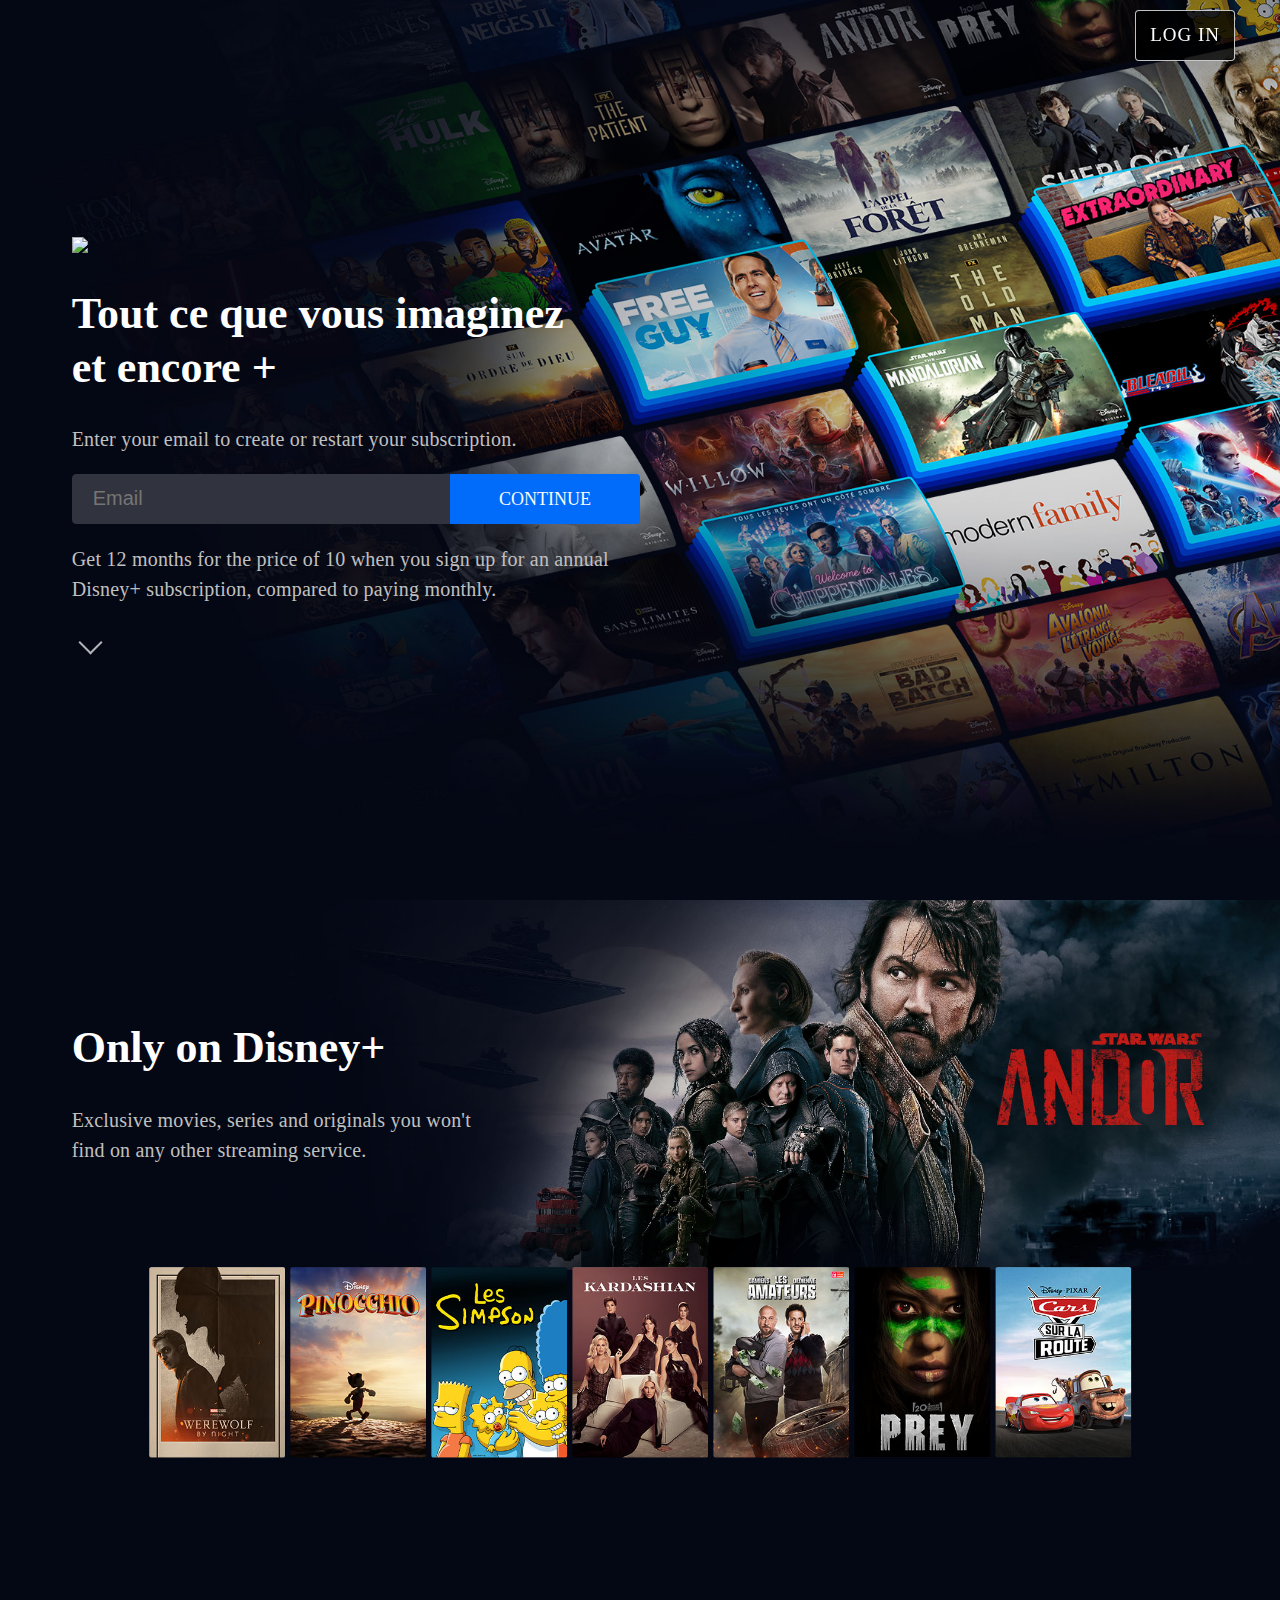
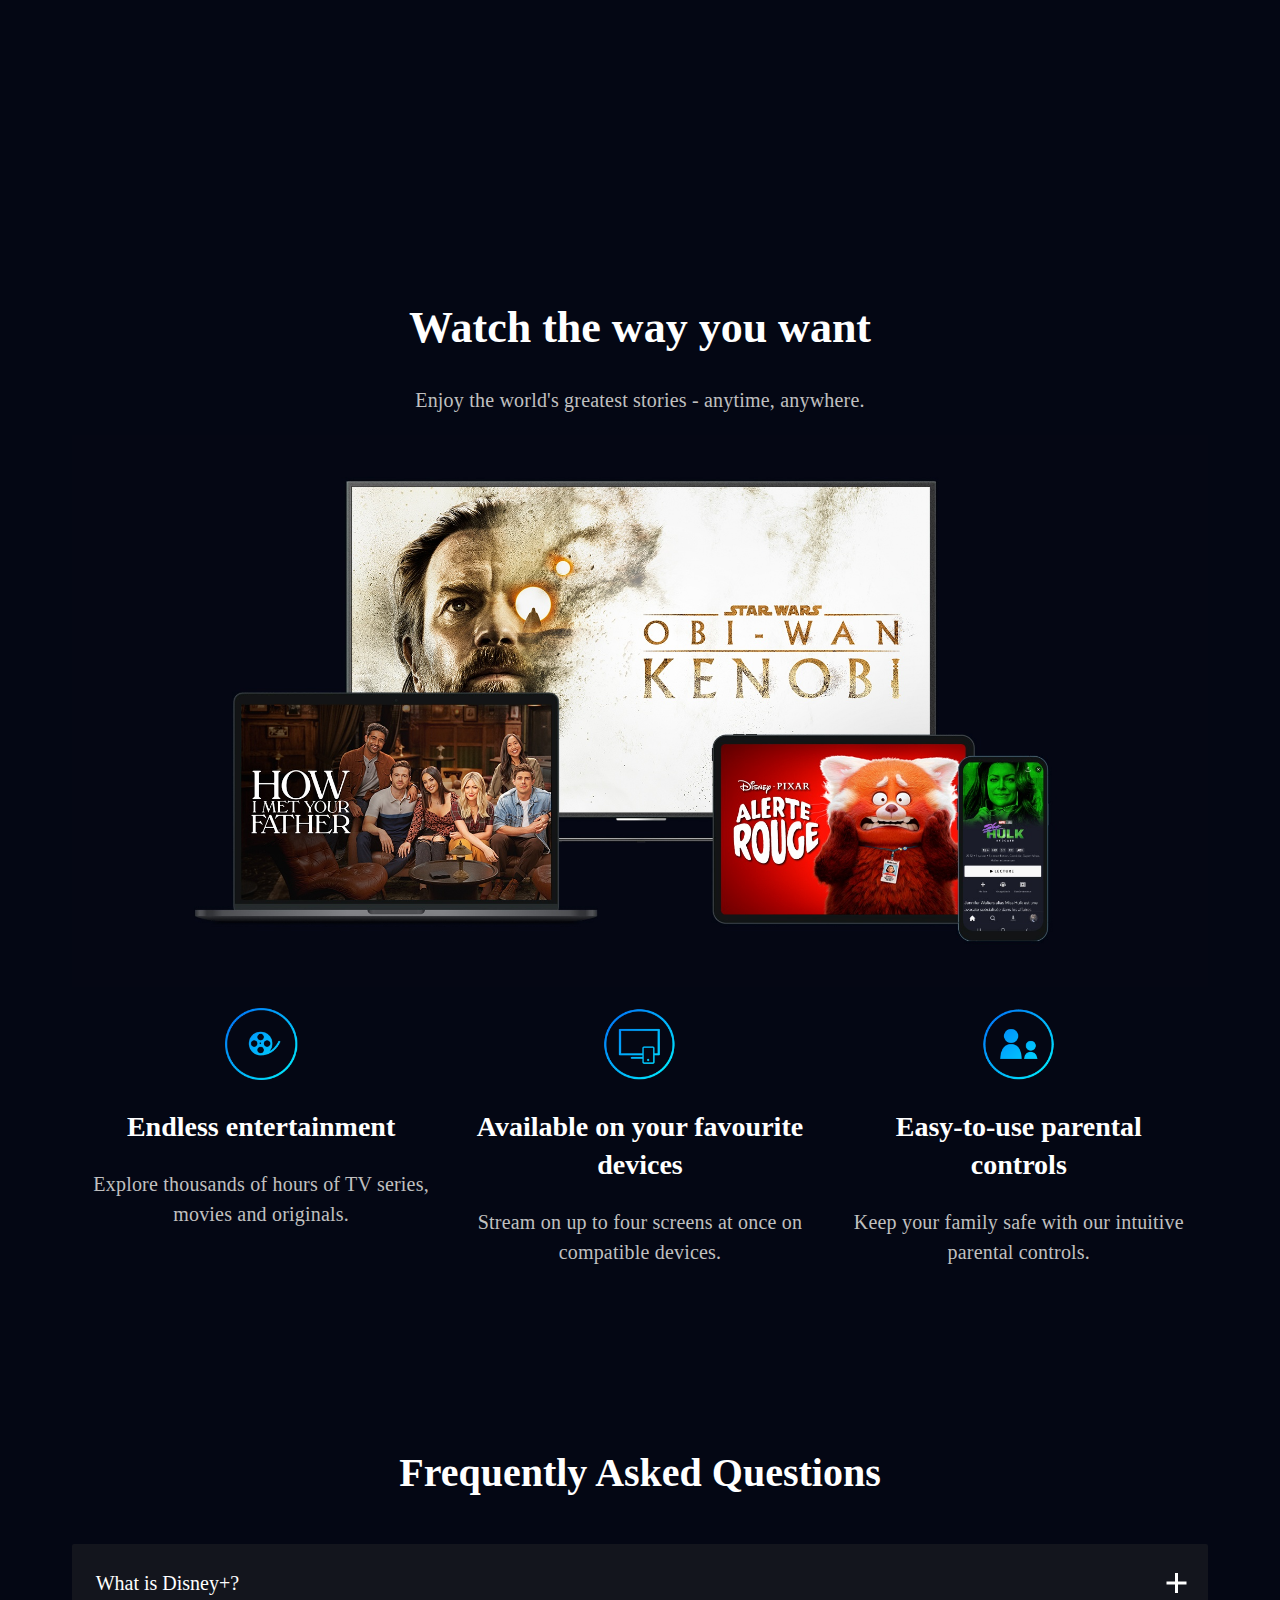
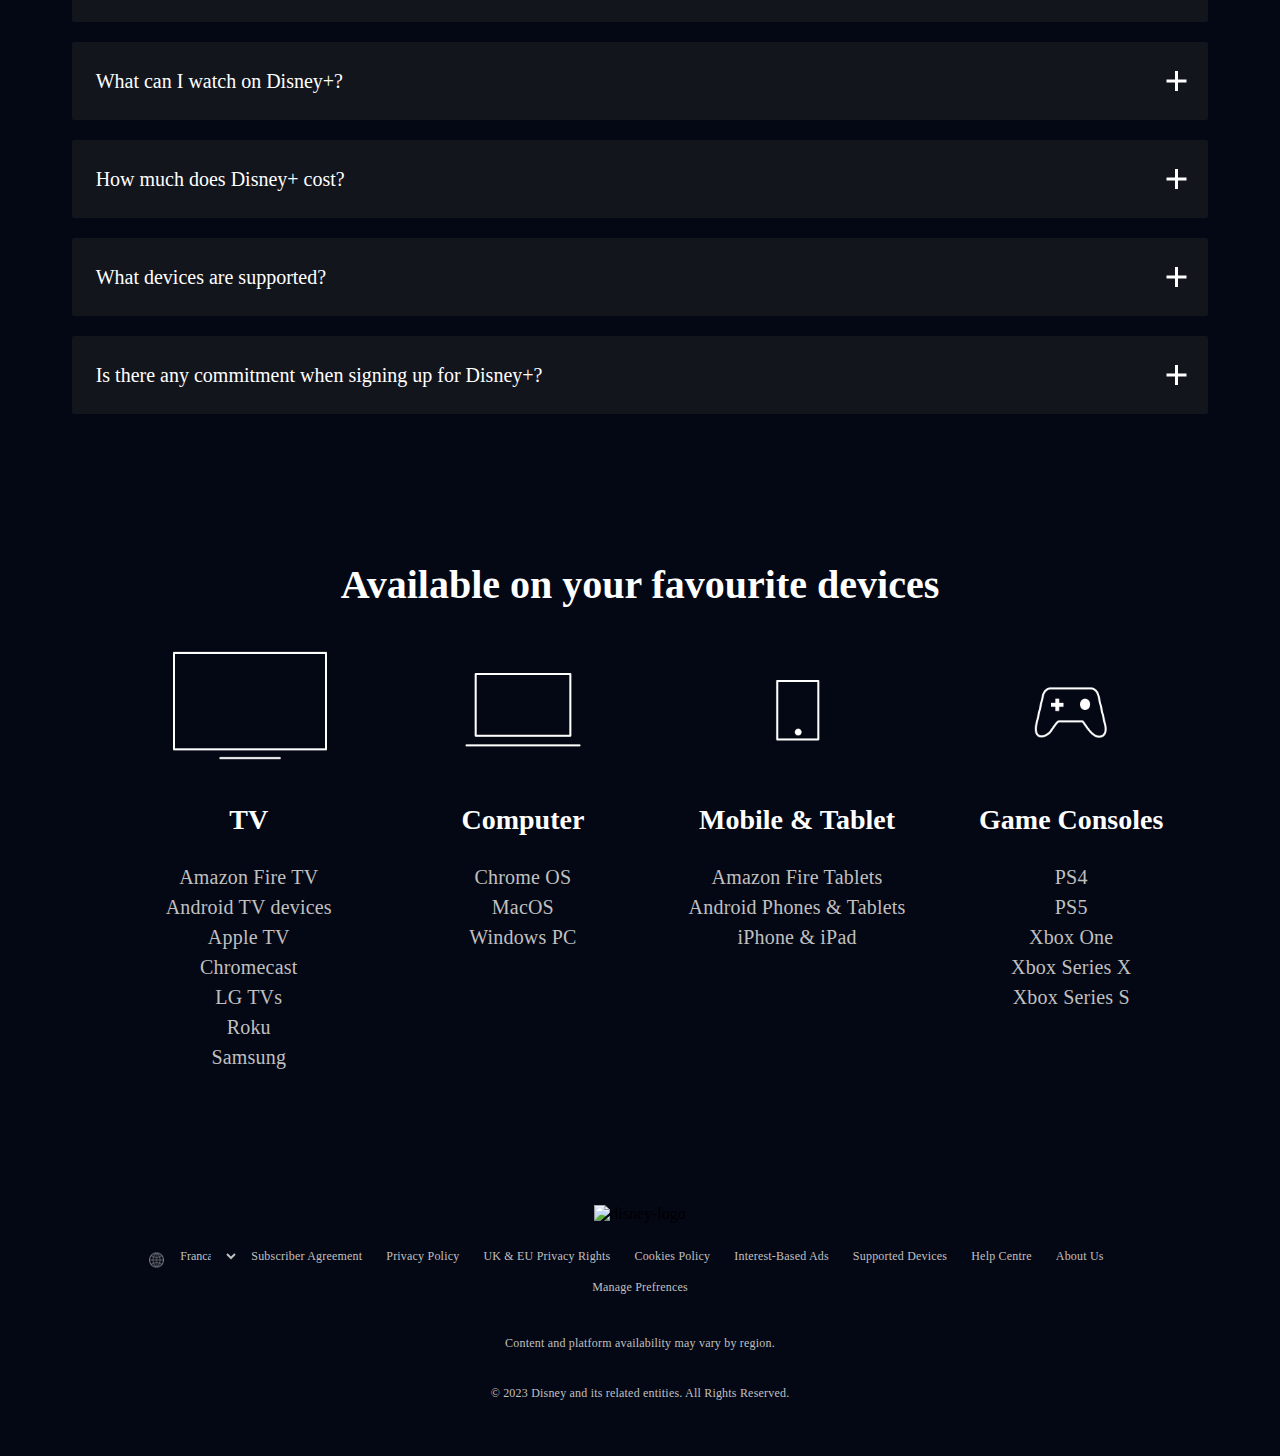
==== disney-fr.html @ 5b16b5a2 "final version?" ====
<!DOCTYPE html>
<html lang="en">

<head>
    <meta charset="UTF-8">
    <meta http-equiv="X-UA-Compatible" content="IE=edge">
    <meta name="viewport" content="width=device-width, initial-scale=1.0">
    <link rel="stylesheet" href="css/normalize.css">
    <link rel="stylesheet" href="css/disney-phone.css">
    <link rel="stylesheet" href="css/disney-tablet.css">
    <link rel="stylesheet" href="css/disney-pc.css">
    <title>Disney+fr</title>
    <link rel="icon" href="img/icon.png" type="image/icon type">
</head>

<body style="background-color: #040714;">
    <header style="width: 100vh;">
        <nav class="navfirst">
            <ul>
                <li class="li-login2"><a class="login" href="https://www.disneyplus.com/en-gb/login"><span>log
                            in</span></a>
            </ul>
        </nav>
        <nav class="navmain">
            <ul>
                <li class="distance"><a href="http://127.0.0.1:5500/disney-en.html"><img class="navlogo"
                            src="//cnbl-cdn.bamgrid.com/assets/7ecc8bcb60ad77193058d63e321bd21cbac2fc67281dbd9927676ea4a4c83594/original">
                    </a>
                </li>
                <li class="li-sign"><a class="sign"
                        href="https://www.disneyplus.com/en-gb/sign-up?type=standard"><span>sign up now</span></a>
                </li>
                <li class="li-login"><a class="login" href="https://www.disneyplus.com/en-gb/login"><span>log
                            in</span></a>
                </li>
            </ul>
        </nav>
    </header>
    <main>
        <section class="bloc1">
            <div class="div1">
                <img src="//cnbl-cdn.bamgrid.com/assets/7ecc8bcb60ad77193058d63e321bd21cbac2fc67281dbd9927676ea4a4c83594/original"
                    class="logo"></img>
                <h1>Tout ce que vous imaginez et encore +</h1>
                <p> Enter your email to create or restart your subscription.</p>
                <div class=div-mail>
                    <!-- <label></label> look on youtube how to use label exactly -->
                    <div class="mailbar">
                        <input class="Email-bar" type="email" placeholder="Email">
                        <div class="badmail"> Please enter a valid email address.</div>
                    </div>
                    <div>
                        <button class="Continue-Button" type="submit">CONTINUE</button>
                    </div>
                </div>
                <p> Get 12 months for the price of 10 when you sign up for an annual Disney+ subscription, compared to
                    paying monthly.</p>
                <button class="down-arrow">
                    <span class="arrow-R"></span>
                </button>
            </div>

        </section>
        <section class="bloc2">
            <div class="div2">
                <h1>Only on Disney+</h1>
                <p>Exclusive movies, series and originals you won't find on any other streaming service.</p>
            </div>
            <img class="bg_bloc2" src="img/bg_bloc2_phone.jpg">
        </section>
        <section class="bloc3">
            <h1>Watch the way you want</h1>
            <p>Enjoy the world's greatest stories - anytime, anywhere.</p>
            <img src="img/bg_bloc3.jpg" class="bloc3_bg">
            <ul>
                <li>
                    <img src="img/bloc3_icon1.png">
                    <h3>Endless entertainment</h3>
                    <p>Explore thousands of hours of TV series, movies and originals.</p>
                </li>
                <li>
                    <img src="img/bloc3_icon2.png">
                    <h3>Available on your favourite devices</h3>
                    <p>Stream on up to four screens at once on compatible devices.</p>
                </li>
                <li>
                    <img src="img/bloc3_icon3.png">
                    <h3>Easy-to-use parental controls</h3>
                    <p>Keep your family safe with our intuitive parental controls.</p>
                </li>
            </ul>
        </section>
        <section class="bloc4">
            <h1>Frequently Asked Questions</h1>
            <div class="cat">
                <div class="bar-all">
                    <button class="button">
                        <div class="bar-shown">What is Disney+?<span class="vertical"></span><span
                                class="horizontal"></span></div>
                    </button>
                    <div class="bar-hidden">
                        <p>Disney+ is the streaming home for entertainment from Disney, Pixar, Marvel, Star Wars,
                            National Geographic, Star and more.</p>
                        <ul>
                            <li>Exclusive Originals you can’t see anywhere else, blockbuster movies, bingeable shows,
                                snackable shorts, and inspiring documentaries</li>
                            <li>Unlimited downloads on up to 10 devices and up to 7 different profiles</li>
                            <li>4K UHD streaming with Dolby Vision and Dolby Atmos support on compatible devices for no
                                extra cost</li>
                            <li>A robust parental controls system including dedicated profiles for children</li>
                            <li>Up to 4 screens can stream simultaneously</li>
                            <li>Host virtual viewing parties for up to 5 personal friends with Groupwatch</li>
                        </ul>
                    </div>
                </div>
                <div class="bar-all">
                    <button class="button">
                        <div class="bar-shown">What can I watch on Disney+?<span class="vertical"></span><span
                                class="horizontal"></span></div>
                    </button>
                    <div class="bar-hidden">
                        <p>With thousands of films and series from the greatest storytellers around the globe and more
                            added each month, you will always find something to watch on Disney+</p>
                        <ul>
                            <li>The best classics and sagas from Disney Studios, like <i>Pinocchio</i> or <i>Pirates of
                                    the
                                    Caribbean</i></li>
                            <li>Heart-warming storytelling for all ages from the masterminds at Pixar such as the
                                must-see
                                Italian adventure <i>Luca</i> or Mei Lee's entering into adolescence in <i>Turning
                                    Red</i>
                            </li>
                            <li>Experience the ever-growing story of the Marvel Cinematic Universe like never before
                                with
                                must-see exclusive Original series from Marvel Studios - <i>WandaVision, The Falcon and
                                    The
                                    Winter Soldier, Loki or Moon Knight</i></li>
                            <li>Relive the epic Skywalker Saga or stream the latest live-action Star Wars series, like
                                <i>The Mandalorian</i> or <i>Obi-Wan Kenobi</i>
                            </li>
                            <li>Open your eyes to the beauty of our planet with fearless National Geographic explorers
                                and a
                                number of insightful documentaries</li>
                            <li>With Star, you will finally find series that everyone is talking about, such as
                                <i>Dopesick,
                                    The Kardashians, Desperate Housewives, Malcom, The Simpsons</i> or the entire
                                <i>Futurama</i> series invented by the same creators.
                            </li>
                        </ul>
                    </div>
                </div>
                <div class="bar-all">
                    <button class="button">
                        <div class="bar-shown">How much does Disney+ cost?<span class="vertical"></span><span
                                class="horizontal"></span></div>
                    </button>
                    <div class="bar-hidden">
                        <p>Disney+ subscription costs €8.99 a month. Alternatively, save over 15%* with the annual
                            subscription at €89.90 a year and get 12 months for the price of 10.<br><br>*savings
                            compared to 12 months of the monthly price.</p>
                    </div>
                </div>
                <div class="bar-all">
                    <button class="button">
                        <div class="bar-shown">What devices are supported?<span class="vertical"></span><span
                                class="horizontal"></span></div>
                    </button>
                    <div class="bar-hidden">
                        <p>Disney+ supports mobile devices, web browsers, game consoles, set-top boxes, and smart TVs.
                            Click
                            <a target="_blank"
                                href="https://help.disneyplus.com/csp?id=csp_article_content&article=devices-supported">here</a>
                            for the full list.
                        </p>
                    </div>
                </div>
                <div class="bar-all">
                    <button class="button">
                        <div class="bar-shown">Is there any commitment when signing up for Disney+?<span
                                class="vertical"></span><span class="horizontal"></span></div>
                    </button>
                    <div class="bar-hidden">
                        <p>There are no commitments and you can cancel at any time, effective at the end of your current
                            payment period. Just follow the below 5 easy steps:</p>
                        <ul>
                            <li>Go to www.disneyplus.com and log in</li>
                            <li>Select your Profile</li>
                            <li>Select Account</li>
                            <li>Select Cancel Subscription</li>
                            <li>Select Complete Cancellation to confirm</li>
                        </ul>
                        <p>For more information click <a target="_blank"
                                href="https://help.disneyplus.com/csp?id=csp_article_content&article=cancel">here</a>.
                        </p>
                    </div>
                </div>
            </div>
        </section>
        <section class="bloc5">
            <h1>Available on your favourite devices</h1>
            <div>
                <ul>
                    <li>
                        <img src="img/TV_icon.png">
                        <h3>TV</h3>
                        <p>Amazon Fire TV<br>Android TV devices<br>Apple TV<br>Chromecast<br>LG TVs<br>Roku<br>Samsung
                        </p>
                    </li>
                    <li>
                        <img src="img/PC_icon.png">
                        <h3>Computer</h3>
                        <p>Chrome OS<br>MacOS<br>Windows PC<br></p>
                    </li>
                    <li>
                        <img src="img/Mobile_icon.png">
                        <h3>Mobile & Tablet</h3>
                        <p>Amazon Fire Tablets<br>Android Phones & Tablets<br>iPhone & iPad</p>
                    </li>
                    <li>
                        <img src="img/Console_icon.png">
                        <h3>Game Consoles</h3>
                        <p>PS4<br>PS5<br>Xbox One<br>Xbox Series X<br>Xbox Series S</p>
                    </li>
                </ul>
            </div>
        </section>
    </main>
    <footer>
        <img src="//cnbl-cdn.bamgrid.com/assets/7ecc8bcb60ad77193058d63e321bd21cbac2fc67281dbd9927676ea4a4c83594/original"
            alt="disney-logo">
        <ul>
            <li><label for="Language"><img class="globe" src="img/globe_icon.png" alt="planetariumEarth"></label>
                <select>
                    <option selected="" value="disney-fr.html">Francais</option>
                    <option value="index.html">English</option>
                    <!-- name website nk-disneyplus/en -->
                </select>
            </li>
            <li><a href="https://www.disneyplus.com/en-gb/legal/subscriber-agreement">Subscriber Agreement</a></li>
            <li><a href="https://www.disneyplus.com/en-gb/legal/privacy-policy">Privacy Policy</a></li>
            <li><a href="https://www.disneyplus.com/en-gb/legal/uk-&-eu-privacy-rights">UK & EU Privacy Rights</a></li>
            <li><a href="https://www.disneyplus.com/en-gb/legal/cookies-policy">Cookies Policy</a></li>
            <li><a href="https://preferences-mgr.trustarc.com/?pid=disney01&aid=disneyplusemea01&type=disneyplusemea">Interest-Based
                    Ads</a></li>
            <li><a href="https://help.disneyplus.com/csp?id=csp_article_content&article=devices-supported">Supported
                    Devices</a></li>
            <li><a href="https://help.disneyplus.com/csp">Help Centre</a></li>
            <li><a href="https://help.disneyplus.com/csp?id=csp_article_content&article=introduction">About Us</a></li>
            <li><a>Manage Prefrences</a></li>
        </ul>
        <p>Content and platform availability may vary by region.<br>© 2023 Disney and its related entities. All Rights
            Reserved.</p>
    </footer>
</body>
<script src="js/disney-en.js"></script>

</html>
---- css/disney-phone.css ----
@media only screen and (max-width: 770px) and (min-width: 100px) {



    .navmain {
        background-color: #040714;
        color: white;
        display: flex;
        position: fixed;
        padding: 0 5px;
        height: 70px;
        width: 100%;
        box-sizing: border-box;
        top: 0px;
        left: 0px;
        z-index: 0;
        transition: 1s;
        opacity: 0;
    }

    .navfirst {
        position: fixed;
        display: flex;
        padding: 0px 5px;
        width: 100%;
        box-sizing: border-box;
        top: 0px;
        margin: 0px;
        height: 70px;
        align-items: center;
        z-index: 150;
    }

    .navfirst ul {
        position: absolute;
        right: 10px;
        text-decoration: none;
        list-style: none;
    }


    .navmain ul {
        width: 100%;
        display: flex;
        margin-bottom: 20px;
        margin-top: 20px;
        padding: 0px;
        align-items: center;
        text-decoration: none;
        list-style: none;
    }

    .navmain ul li {
        display: inline-block;
        text-decoration: none;
        list-style: none;
    }

    .navlogo {
        width: 80px;
        margin-left: 24px;
        margin-bottom: 5px;
    }

    /* Li of logo v */
    .distance {
        margin-top: 8px;
        margin-right: auto;
    }

    .sign,
    .login {
        display: block;
        align-items: center;
        display: inline-flex;
        letter-spacing: 1px;
        height: 33px;
        font-size: 14px;
        font-weight: 100;
        border-radius: 4px 4px 4px 4px;
        text-decoration: none;
        color: white;
        cursor: pointer;
    }

    .sign {
        padding: 2px 8px;
        border: 1px solid #0063e5;
        background-color: #0063e5;
        margin: auto;
        text-align: center;
        font-family: 'Avenir LT Std 55 Roman', Avenir;
        text-transform: uppercase;
        transition: 0.2s;
    }

    .login {
        padding: 2px 8px;
        border: 1px solid rgba(255, 255, 255, 0.76);
        background-color: rgba(0, 0, 0, .8);
        margin: auto;
        text-align: center;
        font-family: 'Avenir LT Std 55 Roman', Avenir;
        text-transform: uppercase;
        transition: 0.2s;

    }


    .login:hover {
        background-color: white;
        color: black;
    }

    .li-sign,
    .li-login {
        text-align: center;
        align-items: center;
        padding: 14 18;
        margin: 5px;
        height: auto;
    }

    .sign:active,
    .login:active {
        opacity: 60%;
        transform: scale(.97);
        transition: 0s;
    }

    .bloc1 {
        /*! min-height: 112vh; */        
        padding-top: 22%;
        background-image: url(../img/bg_bloc1_tab.jpg);
        /* had to add .. at the start to fix issue with image detection */
        background-repeat: no-repeat;
        background-attachment: static;
        background-size: contain;
        display: flex;
        padding: 5.6vw;
        box-sizing: border-box;
        justify-content: flex-start;
        transition: all .2s ease 0s;
        text-align: center;
        padding-bottom: 11vw;
    }

    .div1 {
        font-family: 'Avenir LT Std 55 Roman', Avenir;
        color: white;
        width: 100%;
        max-width: 500px;
        box-sizing: border-box;
        margin-top: 49%;
        /*! margin-bottom: auto; */
        position: relative;
        left: 50%;
        translate: -50%;
        height: 100%;
    }

    .logo {
        text-align: center;
        height: auto;
        width: 130px;
    }

    h1 {
        font-size: 26px;
        line-height: 36px;
        color: white;
        font-family: 'Avenir LT Std 55 Roman', Avenir;

    }

    .bloc1 h1 {
        width: 90%;

    }

    p {
        font-family: 'Avenir LT Std 55 Roman', Avenir;
        color: silver;
        font-weight: 400;
        font-size: 15px;
        line-height: 26px;
        letter-spacing: .2px;
    }

    .div-mail {
        display: grid;
    }

    .mailbar {
        width: 100%;
    }

    .Email-bar {
        height: 50px;
        width: 100%;
        border-radius: 4px 4px 4px 4px;
        background-color: #31343e;
        border: 1px solid #31343e;
        color: silver;
        padding: 0px 20px;
        font-size: 16px;
        font-family: 'AvenirLTStd-Black', Avenir Helvetica, sans-serif;
        box-sizing: border-box;
    }

    .Email-bar:focus {
        border-color: hsla(0, 0%, 100%, 0.247);
        outline: 0;
    }

    .Continue-Button {
        height: 50px;
        width: 100%;
        margin-top: 10px;
        background: #016cf9;
        border: none;
        color: #f9f9f9;
        text-decoration: none;
        border-radius: 4px 4px 4px 4px;
        cursor: pointer;
        transition: all .2s ease 0s;
        font-size: 16px;
        font-family: 'Avenir LT Std 55 Roman', Avenir;
        box-sizing: border-box;
        transition: 0.3s;
    }

    .Continue-Button:hover {
        background-color: #2282ff;
    }

    .Continue-Button:active {
        opacity: 60%;
        transform: scale(.97);
        transition: 0s;
    }

    .badmail {
        display: none;
        font-size: 12px;
        margin-top: 4px;
        color: red;
    }


    .arrow-R {
        width: 15px;
        height: 14px;
        border: 2px solid #ffffff;
        border-left: 0;
        border-top: 0;
        color: white;
        position: absolute;
        z-index: 100;
        opacity: 0.7;
        animation: arrow 2s infinite 0s;
    }


    .arrow-R {
        display: block;
        rotate: 45deg;
        top: 10px;
        right: 10px;
    }

    .down-arrow {
        cursor: pointer;
        position: relative;
        bottom: -12vw;
        width: 37px;
        height: 36px;
        border-style: solid;
        z-index: 102;
        box-sizing: border-box;
        opacity: 1;
        background-color: transparent;
        border: 0px;
    }

    .down-arrow:hover .arrow-R {
        opacity: 1;
    }

    @keyframes arrow {
        0% {
            translate: 0% 0%;
        }

        70% {
            translate: 0% -50%;
        }

        75% {
            translate: 0% 0%;
        }

        90% {
            translate: 0% -30%;
        }

        100% {
            translate: 0% 0%;
        }
    }


    /* -==--==--==-Section 2-==--==--==--==--==--==-Section 2-==--==--==--==--==--==-Section 2-==--==--==--==--==--==-Section 2-==--==--==- */

    .bloc2 {
        width: 100%;
        height: 111vw;
        box-sizing: border-box;
        display: grid;
        padding: 5.6vw;
        padding-top: 44vw;
    }
    .bg_bloc2{
        width: 100%;
        height: auto;
        display: block;
    }
    .div2 {
        font-family: 'Avenir LT Std 55 Roman', Avenir;
        color: white;
        width: 100%;
        /*! max-width: 703px; */
        box-sizing: border-box;
        margin-top: -32vw;
        height: fit-content;
        text-align: center;
        /*! position: relative; */
        /*! margin-bottom: 261px; */
    }

    .div2 h1 {
        font-size: 26px;
        line-height: 36px;
        color: white;
        font-family: 'Avenir LT Std 55 Roman', Avenir;
    }

    .div2 p {
        font-family: 'Avenir LT Std 55 Roman', Avenir;
        color: silver;
        font-weight: 400;
        font-size: 16px;
        line-height: 26px;
        letter-spacing: .2px;
        width: 100%;
        margin-top: 0px;
        display: inline-block;
        max-width: 500px;
    }

    /* -==--==--==-Section 3-==--==--==--==--==--==-Section 3-==--==--==--==--==--==-Section 3-==--==--==- */

    .bloc3 {
        height: fit-content;
        width: 100%;
        box-sizing: border-box;
        text-align: center;
        padding: 5.6vw;
        padding-top: 88px;
    }

    .bloc3_bg {
        width: 100%;
    }

    h3 {
        font-size: 25px;
        line-height: 38px;
        width: 100%;
        color: white;
        font-family: 'Avenir LT Std 55 Roman', Avenir;
        text-align: center;
        margin-bottom: 23px;
        /* border: pink 2px solid; */
    }

    .bloc3 p {
        font-size: 16px;
        line-height: 26px;
        margin-top: 0px;
    }

    .bloc3 ul {
        box-sizing: border-box;
        width: 100%;
        text-align: center;
        align-items: stretch;
        display: flex;
        /* border: rgb(255, 0, 0) 2px solid; */
        padding: 0px;
        display: grid;
        flex-wrap: wrap;
        justify-content: center;
        align-items: stretch;
        text-decoration: none;
        list-style: none;
    }

    .bloc3 li {
        display: grid;
        text-align: center;
        width: 100%;
        /* border: rgb(48, 255, 6) 2px solid; */
        margin: 0px auto;
        height: 100%;
        box-sizing: border-box;
        align-items: center;
    }

    .bloc3 ul img {
        display: block;
        height: auto;
        /* border: white 2px solid; */
        width: 100%;
        margin: 0px;
    }


    /* -==--==--==-Section 4-==--==--==--==--==--==-Section 4-==--==--==--==--==--==-Section 4-==--==--==--==--==--==-Section 4-==--==--==- */

    .bloc4 {
        width: 100%;
        box-sizing: border-box;
        padding: 5.6vw;
        padding-bottom: 120px;
        padding-top: 110px;
    }

    /* cat is the div of everything */
    .cat {
        align-items: center;
        width: 100%;
        box-sizing: border-box;
        display: grid;
    }

    .bloc4 h1 {
        text-align: center;
        margin-top: 0px;
        margin-bottom: 5px;
        font-size: 24px;
        line-height: 36px;
    }

    .bloc4 button {
        width: 100%;
        text-align: left;
        border-radius: 2px;
        border: none;
        background-color: #13151d;
        display: flex;
        position: relative;
        padding: 20px 24px;
        cursor: pointer;
    }

    .bar-shown {
        font-size: 15px;
        font-style: normal;
        font-weight: lighter;
        letter-spacing: .2px;
        line-height: 26px;
        /*! line-height: 38px; */
        width: 98%;
        color: white;
        font-family: 'Avenir LT Std 55 Roman', Avenir;
        background-color: #13151d;
    }

    .vertical,
    .horizontal {
        width: 3px;
        height: 20px;
        color: white;
        background-color: white;
        right: 30px;
        top: 50%;
        translate: 0% -50%;
        position: absolute;
        display: block;
    }

    .vertical {
        opacity: 1;
    }

    .horizontal {
        rotate: 90deg;
    }

    .bar-hidden {
        padding: 24px;
        padding-top: 0px;
        background-color: #13151d;
        /* animation-name: slide;
            animation-duration: 2s; */
        transition: max-height 0.5s;
        overflow: hidden;
        max-height: 0px;
        padding-bottom: 0px;
    }

    /* @keyframes slide {
            0%{max-height: -20px;}
            100%{max-height: 500px;}
        } */

    .bar-hidden p {
        margin-top: 0px;
    }

    .bar-hidden li {
        font-family: 'Avenir LT Std 55 Roman', Avenir;
        color: silver;
        font-weight: 400;
        font-size: 18px;
        line-height: 30px;
        letter-spacing: .2px;
        margin-top: 10px;
        margin-bottom: 10px;
    }

    .bar-hidden a {
        color: white;
    }

    .bar-all {
        margin-top: 20px;
    }


    /* -==--==--==-Section 5-==--==--==--==--==--==-Section 5-==--==--==--==--==--==-Section 5-==--==--==--==--==--==-Section 5-==--==--==- */

    .bloc5 {
        width: 100%;
        box-sizing: border-box;
        padding: 4.6vw;
    }

    .bloc5 h1 {
        text-align: center;
        margin-top: 0px;
        margin-bottom: 24px;
        font-size: 26px;
        line-height: 36px;
    }

    .bloc5 ul {
        display: flex;
        text-align: center;
        width: 100%;
        box-sizing: border-box;
        padding-left: 0px;
        grid-column: 2;
        grid-row: 2;
        flex-wrap: wrap;
        text-decoration: none;
        list-style: none;
    }

    .bloc5 li {
        width: 43%;
        box-sizing: border-box;
        align-items: center;
        margin-left: 10px;
        margin-right: 10px;
        /*! grid-row: auto; */
        /*! grid-column: auto; */
    }

    .bloc5 h3 {
        font-size: 24px;
        line-height: 34px;
    }

    .bloc5 p {
        font-size: 16px;
        line-height: 26px;
    }

    .bloc5 img {
        display: block;
        height: auto;
        width: 100%;
        margin: 0px;
    }

    /* -==--==--==-Footer-==--==--==--==--==--==-Footer-==--==--==--==--==--==-Footer-==--==--==--==--==--==-Footer-==--==--==- */
    footer {
        width: 100%;
        box-sizing: border-box;
        padding: 26px 8px;
        margin: 0px auto;
        align-items: center;
        text-align: center;
        position: relative;
        justify-content: center;
        padding-top: 80px;
    }

    footer p {
        font-family: 'Avenir LT Std 45 Book', Avenir;
        line-height: 50px;
    }

    footer img {
        width: 80px;
    }

    footer ul {
        display: flex;
        flex-wrap: wrap;
        text-align: center;
        align-items: center;
        justify-content: center;
        width: 91%;
        padding: 0px;
        position: relative;
        left: 50%;
        translate: -50%;
        text-decoration: none;
        list-style: none;
    }

    footer li {
        text-decoration: none;
        list-style: none;
        line-height: 22px;
        text-align: center;
        align-items: center;
        justify-content: center;
    }

    footer li a {
        font-family: 'Avenir LT Std 45 Book', Avenir;
        color: silver;
        font-weight: 400;
        font-size: 12px;
        line-height: 30px;
        letter-spacing: .2px;
        text-decoration: none;
        padding: 8px 12px;
        cursor: pointer;

    }

    footer li a:hover {
        color: #f9f9f9;
    }

    footer p {
        font-size: 12px;
        color: silver;
        font-family: 'Avenir LT Std 45 Book', Avenir;
        line-height: 40px;
    }


    footer label {
        position: relative;
    }

    footer label img {
        position: absolute;
        top: -1px;
        translate: 0px 50%;
        left: -15px;
        width: 15px;
    }

    footer select {
        background-color: transparent;
        font-size: 12px;
        color: silver;
        font-family: 'Avenir LT Std 45 Book', Avenir;
        border: none;
        cursor: pointer;
        text-align: center;
        align-items: center;
        justify-content: center;
        padding: 8px 12px;
        font-weight: lighter;
        width: 75px;
    }


    footer li:hover select {
        color: #f9f9f9;
        text-decoration: underline;
    }

    footer li .globe {
        filter: invert(1);
        opacity: 0.5;
    }

    footer li:hover .globe {
        opacity: 1;
    }

    footer select option {
        color: rgb(73, 73, 73);
        width: 75px;
    }

    /* cba to make globe hover highligh language so ill do this */
    .globe:hover {
        opacity: 0.5;
    }
}
---- css/disney-tablet.css ----
@media only screen and (max-width: 1025px) and (min-width: 770px) {


    .navmain {
        background-color: #040714;
        color: white;
        display: flex;
        position: fixed;
        padding: 0 40px;
        height: 70px;
        width: 100%;
        box-sizing: border-box;
        top: 0px;
        left: 0px;
        z-index: 0;
        transition: 1s;
        opacity: 0;
    }

    .navfirst {
        position: fixed;
        display: flex;
        padding: 0px 40px;
        width: 100%;
        box-sizing: border-box;
        top: 0px;
        margin: 0px;
        height: 70px;
        align-items: center;
        z-index: 150;
    }

    .navfirst ul {
        position: absolute;
        right: 45px;
        text-decoration: none;
        list-style: none;
    }


    .navmain ul {
        width: 100%;
        display: flex;
        margin-bottom: 20px;
        margin-top: 20px;
        padding: 0px;
        align-items: center;
        text-decoration: none;
        list-style: none;
    }

    .navmain ul li {
        display: inline-block;
        text-decoration: none;
        list-style: none;
    }

    .navlogo {
        width: 80px;
        margin-left: 15px;
        margin-bottom: 5px;
    }

    /* Li of logo v */
    .distance {
        margin-top: 8px;
        margin-right: auto;
    }

    .sign,
    .login {
        display: block;
        align-items: center;
        display: inline-flex;
        letter-spacing: 1px;
        height: 33px;
        font-size: 19px;
        font-weight: 100;
        border-radius: 4px 4px 4px 4px;
        text-decoration: none;
        color: white;
        cursor: pointer;
    }

    .sign {
        padding: 8px 14px;
        border: 1px solid #0063e5;
        background-color: #0063e5;
        margin: auto;
        text-align: center;
        font-family: 'Avenir LT Std 55 Roman', Avenir;
        text-transform: uppercase;
        transition: 0.2s;
    }

    .login {
        padding: 8px 14px;
        border: 1px solid rgba(255, 255, 255, 0.76);
        background-color: rgba(0, 0, 0, .8);
        margin: auto;
        text-align: center;
        font-family: 'Avenir LT Std 55 Roman', Avenir;
        text-transform: uppercase;
        transition: 0.2s;

    }


    .login:hover {
        background-color: white;
        color: black;
    }

    .li-sign,
    .li-login {
        text-align: center;
        align-items: center;
        padding: 14 18;
        margin: 5px;
        height: auto;
    }

    .sign:active,
    .login:active {
        opacity: 60%;
        transform: scale(.97);
        transition: 0s;
    }

    .bloc1 {
        min-height: 100vh;
        background-image: url(../img/bg_bloc1_tab.jpg);
        /* had to add .. at the start to fix issue with image detection */
        background-repeat: no-repeat;
        background-attachment: static;
        background-size: contain;
        display: flex;
        padding: 5.6vw;
        padding-top: 45%;
        padding-bottom: 100px;
        box-sizing: border-box;
        justify-content: flex-start;
        transition: all .2s ease 0s;
        text-align: center;
    }

    .div1 {
        font-family: 'Avenir LT Std 55 Roman', Avenir;
        color: white;
        width: 100%;
        max-width: 640px;
        box-sizing: border-box;
        margin-top: auto;
        margin-bottom: auto;
        position: relative;
        left: 50%;
        translate: -50%;
    }

    .logo {
        text-align: center;
        height: auto;
        width: 180px;
    }

    h1 {
        font-size: 32px;
        line-height: 54px;
        color: white;
        font-family: 'Avenir LT Std 55 Roman', Avenir;

    }

    .bloc1 h1 {
        width: 90%;

    }

    p {
        font-family: 'Avenir LT Std 55 Roman', Avenir;
        color: silver;
        font-weight: 400;
        font-size: 19px;
        line-height: 30px;
        letter-spacing: .2px;
    }

    .div-mail {
        display: flex;
    }

    .mailbar {
        width: 100%;
    }

    .Email-bar {
        height: 50px;
        width: 100%;
        border-radius: 4px 0 0 4px;
        background-color: #31343e;
        border: 1px solid #31343e;
        color: silver;
        padding: 0px 20px;
        font-size: 20px;
        font-family: 'AvenirLTStd-Black', Avenir Helvetica, sans-serif;
        box-sizing: border-box;
    }

    .Email-bar:focus {
        border-color: hsla(0, 0%, 100%, 0.247);
        outline: 0;
    }

    .Continue-Button {
        height: 50px;
        width: 190px;
        max-width: 260px;
        background: #016cf9;
        border: none;
        color: #f9f9f9;
        text-decoration: none;
        border-radius: 0 4px 4px 0;
        cursor: pointer;
        transition: all .2s ease 0s;
        font-size: 18px;
        font-family: 'Avenir LT Std 55 Roman', Avenir;
        box-sizing: border-box;
        transition: 0.3s;
    }

    .Continue-Button:hover {
        background-color: #2282ff;
    }

    .Continue-Button:active {
        opacity: 60%;
        transform: scale(.97);
        transition: 0s;
    }

    .badmail {
        display: none;
        font-size: 12px;
        margin-top: 4px;
        color: red;
    }


    .arrow-R {
        width: 15px;
        height: 15px;
        border: 2px solid #ffffff;
        border-left: 0;
        border-top: 0;
        color: white;
        position: absolute;
        z-index: 100;
        opacity: 0.7;
        animation: arrow 2s infinite 0s;
    }


    .arrow-R {
        display: block;
        rotate: 45deg;
        top: 10px;
        right: 10px;
    }

    .down-arrow {
        cursor: pointer;
        position: relative;
        bottom: -35px;
        width: 37px;
        height: 36px;
        border-style: solid;
        z-index: 102;
        box-sizing: border-box;
        opacity: 1;
        background-color: transparent;
        border: 0px;
    }

    .down-arrow:hover .arrow-R {
        opacity: 1;
    }

    @keyframes arrow {
        0% {
            translate: 0% 0%;
        }

        70% {
            translate: 0% -50%;
        }

        75% {
            translate: 0% 0%;
        }

        90% {
            translate: 0% -30%;
        }

        100% {
            translate: 0% 0%;
        }
    }


    /* -==--==--==-Section 2-==--==--==--==--==--==-Section 2-==--==--==--==--==--==-Section 2-==--==--==--==--==--==-Section 2-==--==--==- */

    .bloc2 {
        width: 100%;
        height: 55vw;
        box-sizing: border-box;
        background-image: url(../img/bg_bloc2_tab.jpg);
        background-repeat: no-repeat;
        /* background-attachment: static; */
        background-size: contain;
        display: flex;
        padding: 5.6vw;
        padding-bottom: 0px;
        padding-top: 12vw;
    }
    .bg_bloc2{
        display: none;
    }

    .div2 {
        font-family: 'Avenir LT Std 55 Roman', Avenir;
        color: white;
        width: 50%;
        max-width: 640px;
        box-sizing: border-box;
        margin-top: -30px;
        height: fit-content;
    }

    .div2 h1 {
        font-size: 24px;
        line-height: 34px;
        color: white;
        font-family: 'Avenir LT Std 55 Roman', Avenir;
    }

    .div2 p {
        font-family: 'Avenir LT Std 55 Roman', Avenir;
        color: silver;
        font-weight: 400;
        font-size: 18px;
        line-height: 28px;
        letter-spacing: .2px;
        width: 76%;
    }

    /* -==--==--==-Section 3-==--==--==--==--==--==-Section 3-==--==--==--==--==--==-Section 3-==--==--==- */

    .bloc3 {
        height: fit-content;
        width: 100%;
        box-sizing: border-box;
        text-align: center;
        padding: 5.6vw;
        padding-top: 0px;
    }

    .bloc3_bg {
        width: 100%;
    }

    h3 {
        font-size: 25px;
        line-height: 38px;
        width: 100%;
        color: white;
        font-family: 'Avenir LT Std 55 Roman', Avenir;
        text-align: center;
        margin-bottom: 23px;
        /* border: pink 2px solid; */
    }

    .bloc3 p {
        font-size: 18px;
        /* border: blue 2px solid; */
        margin-top: 0px;
    }

    .bloc3 ul {
        box-sizing: border-box;
        width: 100%;
        text-align: center;
        align-items: stretch;
        display: flex;
        /* border: rgb(255, 0, 0) 2px solid; */
        padding: 0px;
        display: flex;
        flex-wrap: wrap;
        justify-content: center;
        align-items: stretch;
        text-decoration: none;
        list-style: none;
    }

    .bloc3 li {
        display: grid;
        text-align: center;
        width: 30%;
        /* border: rgb(48, 255, 6) 2px solid; */
        margin: 0px auto;
        height: 100%;
        box-sizing: border-box;
        align-items: center;
    }

    .bloc3 ul img {
        display: block;
        height: auto;
        /* border: white 2px solid; */
        width: 100%;
        margin: 0px;
    }


    /* -==--==--==-Section 4-==--==--==--==--==--==-Section 4-==--==--==--==--==--==-Section 4-==--==--==--==--==--==-Section 4-==--==--==- */

    .bloc4 {
        width: 100%;
        box-sizing: border-box;
        padding: 5.6vw;
        padding-bottom: 120px;
        padding-top: 110px;
    }

    /* cat is the div of everything */
    .cat {
        align-items: center;
        width: 100%;
        box-sizing: border-box;
        display: grid;
    }

    .bloc4 h1 {
        text-align: center;
        margin-top: 0px;
        margin-bottom: 5px;
        font-size: 28px;
        line-height: 38px;
    }

    .bloc4 button {
        width: 100%;
        text-align: left;
        border-radius: 2px;
        border: none;
        background-color: #13151d;
        display: flex;
        position: relative;
        padding: 20px 24px;
        cursor: pointer;
    }

    .bar-shown {
        font-size: 18px;
        line-height: 38px;
        width: 100%;
        color: white;
        font-family: 'Avenir LT Std 55 Roman', Avenir;
        background-color: #13151d;
    }

    .vertical,
    .horizontal {
        width: 3px;
        height: 20px;
        color: white;
        background-color: white;
        right: 30px;
        top: 50%;
        translate: 0% -50%;
        position: absolute;
        display: block;
    }

    .vertical {
        opacity: 1;
    }

    .horizontal {
        rotate: 90deg;
    }

    .bar-hidden {
        padding: 24px;
        padding-top: 0px;
        background-color: #13151d;
        /* animation-name: slide;
        animation-duration: 2s; */
        transition: max-height 0.5s;
        overflow: hidden;
        max-height: 0px;
        padding-bottom: 0px;
    }

    /* @keyframes slide {
        0%{max-height: -20px;}
        100%{max-height: 500px;}
    } */

    .bar-hidden p {
        margin-top: 0px;
    }

    .bar-hidden li {
        font-family: 'Avenir LT Std 55 Roman', Avenir;
        color: silver;
        font-weight: 400;
        font-size: 18px;
        line-height: 30px;
        letter-spacing: .2px;
        margin-top: 10px;
        margin-bottom: 10px;
    }

    .bar-hidden a {
        color: white;
    }

    .bar-all {
        margin-top: 20px;
    }


    /* -==--==--==-Section 5-==--==--==--==--==--==-Section 5-==--==--==--==--==--==-Section 5-==--==--==--==--==--==-Section 5-==--==--==- */

    .bloc5 {
        width: 100%;
        box-sizing: border-box;
        padding: 4.6vw;
    }

    .bloc5 h1 {
        text-align: center;
        margin-top: 0px;
        margin-bottom: 24px;
        font-size: 28px;
        line-height: 38px;
    }

    .bloc5 ul {
        display: flex;
        text-align: center;
        width: 100%;
        box-sizing: border-box;
        padding-left: 0px;
        text-decoration: none;
        list-style: none;
    }

    .bloc5 li {
        width: 25%;
        box-sizing: border-box;
        align-items: center;
        margin-left: 10px;
        margin-right: 10px;
    }

    .bloc5 h3 {
        font-size: 24px;
        line-height: 34px;
    }

    .bloc5 p {
        font-size: 16px;
        line-height: 28px;
    }

    .bloc5 img {
        display: block;
        height: auto;
        width: 100%;
        margin: 0px;
    }

    /* -==--==--==-Footer-==--==--==--==--==--==-Footer-==--==--==--==--==--==-Footer-==--==--==--==--==--==-Footer-==--==--==- */
    footer {
        width: 100%;
        box-sizing: border-box;
        padding: 26px 8px;
        margin: 0px auto;
        align-items: center;
        text-align: center;
        position: relative;
        justify-content: center;
        padding-top: 80px;
    }

    footer p {
        font-family: 'Avenir LT Std 45 Book', Avenir;
        line-height: 50px;
    }

    footer img {
        width: 80px;
    }

    footer ul {
        display: flex;
        flex-wrap: wrap;
        text-align: center;
        align-items: center;
        justify-content: center;
        width: 700px;
        padding: 0px;
        position: relative;
        left: 50%;
        translate: -50%;
        text-decoration: none;
        list-style: none;
    }

    footer li {
        text-decoration: none;
        list-style: none;
        line-height: 22px;
        text-align: center;
        align-items: center;
        justify-content: center;
    }

    footer li a {
        font-family: 'Avenir LT Std 45 Book', Avenir;
        color: silver;
        font-weight: 400;
        font-size: 12px;
        line-height: 30px;
        letter-spacing: .2px;
        text-decoration: none;
        padding: 8px 12px;
        cursor: pointer;

    }

    footer li a:hover {
        color: #f9f9f9;
    }

    footer p {
        font-size: 12px;
        color: silver;
        font-family: 'Avenir LT Std 45 Book', Avenir;
        line-height: 40px;
    }


    footer label {
        position: relative;
    }

    footer label img {
        position: absolute;
        top: -1px;
        translate: 0px 50%;
        left: -15px;
        width: 15px;
    }

    footer select {
        background-color: transparent;
        font-size: 12px;
        color: silver;
        font-family: 'Avenir LT Std 45 Book', Avenir;
        border: none;
        cursor: pointer;
        text-align: center;
        align-items: center;
        justify-content: center;
        padding: 8px 12px;
        font-weight: lighter;
        width: 75px;
    }


    footer li:hover select {
        color: #f9f9f9;
        text-decoration: underline;
    }

    footer li .globe {
        filter: invert(1);
        opacity: 0.5;
    }

    footer li:hover .globe {
        opacity: 1;
    }

    footer select option {
        color: rgb(73, 73, 73);
        width: 75px;
    }

    /* cba to make globe hover highligh language so ill do this */
    .globe:hover {
        opacity: 0.5;
    }
}
---- css/disney-pc.css ----
@media only screen and (min-width: 1025px) {

    .navmain {
        background-color: #040714;
        color: white;
        display: flex;
        position: fixed;
        padding: 0 40px;
        height: 70px;
        width: 100%;
        box-sizing: border-box;
        top: 0px;
        left: 0px;
        z-index: 0;
        transition: 1s;
        opacity: 0;
    }

    .navfirst {
        position: fixed;
        display: flex;
        padding: 0px 40px;
        width: 100%;
        box-sizing: border-box;
        top: 0px;
        margin: 0px;
        height: 70px;
        align-items: center;
        z-index: 150;
    }

    .navfirst ul {
        position: absolute;
        right: 45px;
        text-decoration: none;
        list-style: none;
        text-decoration: none;
        list-style: none;
    }


    .navmain ul {
        width: 100%;
        display: flex;
        margin-bottom: 20px;
        margin-top: 20px;
        padding: 0px;
        align-items: center;
        text-decoration: none;
        list-style: none;
    }

    .navmain ul li {
        display: inline-block;
        text-decoration: none;
        list-style: none;
    }

    .navlogo {
        width: 80px;
        margin-left: 15px;
        margin-bottom: 5px;
    }

    /* Li of logo v */
    .distance {
        margin-top: 8px;
        margin-right: auto;
    }

    .sign,
    .login {
        display: block;
        align-items: center;
        display: inline-flex;
        letter-spacing: 1px;
        height: 33px;
        font-size: 19px;
        font-weight: 100;
        border-radius: 4px 4px 4px 4px;
        text-decoration: none;
        color: white;
        cursor: pointer;
    }

    .sign {
        padding: 8px 14px;
        border: 1px solid #0063e5;
        background-color: #0063e5;
        margin: auto;
        text-align: center;
        font-family: 'Avenir LT Std 55 Roman', Avenir;
        text-transform: uppercase;
        transition: 0.2s;
    }

    .login {
        padding: 8px 14px;
        border: 1px solid rgba(255, 255, 255, 0.76);
        background-color: rgba(0, 0, 0, .8);
        margin: auto;
        text-align: center;
        font-family: 'Avenir LT Std 55 Roman', Avenir;
        text-transform: uppercase;
        transition: 0.2s;

    }


    .login:hover {
        background-color: white;
        color: black;
    }

    .li-sign,
    .li-login {
        text-align: center;
        align-items: center;
        padding: 14 18;
        margin: 5px;
        height: auto;
    }

    .sign:active,
    .login:active {
        opacity: 60%;
        transform: scale(.97);
        transition: 0s;
    }

    .bloc1 {
        min-height: 100vh;
        background-image: url(../img/background_bloc1.jpg);
        /* had to add .. at the start to fix issue with image detection */
        background-repeat: no-repeat;
        background-attachment: static;
        background-size: cover;
        display: flex;
        padding: 5.6vw;
        box-sizing: border-box;
        justify-content: flex-start;
        background-position: 50%;
        transition: all .2s ease 0s;
    }

    .div1 {
        font-family: 'Avenir LT Std 55 Roman', Avenir;
        color: white;
        width: 50%;
        max-width: 640px;
        box-sizing: border-box;
        margin-top: auto;
        margin-bottom: auto;
    }

    .logo {
        text-align: left;
        height: auto;
        width: 180px;
    }

    h1 {
        font-size: 44px;
        line-height: 54px;
        color: white;
        font-family: 'Avenir LT Std 55 Roman', Avenir;
        ;
    }

    .bloc1 h1 {
        width: 90%;

    }

    p {
        font-family: 'Avenir LT Std 55 Roman', Avenir;
        color: silver;
        font-weight: 400;
        font-size: 20px;
        line-height: 30px;
        letter-spacing: .2px;
    }

    .div-mail {
        display: flex;
    }

    .mailbar {
        width: 100%;
    }

    .Email-bar {
        height: 50px;
        width: 100%;
        border-radius: 4px 0 0 4px;
        background-color: #31343e;
        border: 1px solid #31343e;
        color: silver;
        padding: 0px 20px;
        font-size: 20px;
        font-family: 'AvenirLTStd-Black', Avenir Helvetica, sans-serif;
        box-sizing: border-box;
    }

    .Email-bar:focus {
        border-color: hsla(0, 0%, 100%, 0.247);
        outline: 0;
    }

    .Continue-Button {
        height: 50px;
        width: 190px;
        max-width: 260px;
        background: #016cf9;
        border: none;
        color: #f9f9f9;
        text-decoration: none;
        border-radius: 0 4px 4px 0;
        cursor: pointer;
        transition: all .2s ease 0s;
        font-size: 18px;
        font-family: 'Avenir LT Std 55 Roman', Avenir;
        box-sizing: border-box;
        transition: 0.3s;
    }

    .Continue-Button:hover {
        background-color: #2282ff;
    }

    .Continue-Button:active {
        opacity: 60%;
        transform: scale(.97);
        transition: 0s;
    }

    .badmail {
        display: none;
        font-size: 12px;
        margin-top: 4px;
        color: red;
    }


    .arrow-R {
        width: 15px;
        height: 15px;
        border: 2px solid #ffffff;
        border-left: 0;
        border-top: 0;
        color: white;
        position: absolute;
        z-index: 100;
        opacity: 0.7;
        animation: arrow 2s infinite 0s;
    }


    .arrow-R {
        display: block;
        rotate: 45deg;
        top: 10px;
        right: 10px;
    }

    .down-arrow {
        cursor: pointer;
        position: relative;
        width: 37px;
        height: 36px;
        border-style: solid;
        z-index: 102;
        box-sizing: border-box;
        opacity: 1;
        background-color: transparent;
        border: 0px;
    }

    .down-arrow:hover .arrow-R {
        opacity: 1;
    }

    @keyframes arrow {
        0% {
            translate: 0% 0%;
        }

        70% {
            translate: 0% -50%;
        }

        75% {
            translate: 0% 0%;
        }

        90% {
            translate: 0% -30%;
        }

        100% {
            translate: 0% 0%;
        }
    }


    /* -==--==--==-Section 2-==--==--==--==--==--==-Section 2-==--==--==--==--==--==-Section 2-==--==--==--==--==--==-Section 2-==--==--==- */

    .bloc2 {
        width: 100%;
        height: 100vh;
        box-sizing: border-box;
        background-image: url(../img/bg_bloc2.jpg);
        background-repeat: no-repeat;
        background-attachment: static;
        background-size: contain;
        display: flex;
        padding: 5.6vw;
    }
.bg_bloc2{
    display: none;
}
    .div2 {
        font-family: 'Avenir LT Std 55 Roman', Avenir;
        color: white;
        width: 50%;
        max-width: 640px;
        box-sizing: border-box;
        margin-top: 20px;
    }

    .div2 h1 {
        font-family: 'Avenir LT Std 55 Roman', Avenir;
        color: white;
        font-size: 44px;
        line-height: 54px;
        width: 90%;
    }

    .div2 p {
        font-family: 'Avenir LT Std 55 Roman', Avenir;
        color: silver;
        font-weight: 400;
        font-size: 20px;
        line-height: 30px;
        letter-spacing: .2px;
        width: 76%;
    }

    /* -==--==--==-Section 3-==--==--==--==--==--==-Section 3-==--==--==--==--==--==-Section 3-==--==--==- */

    .bloc3 {
        height: fit-content;
        width: 100%;
        box-sizing: border-box;
        text-align: center;
        padding: 5.6vw;
    }

    .bloc3_bg {
        width: 100%;
    }

    h3 {
        font-size: 28px;
        line-height: 38px;
        width: 100%;
        color: white;
        font-family: 'Avenir LT Std 55 Roman', Avenir;
        text-align: center;
        margin-bottom: 23px;
        /* border: pink 2px solid; */
    }

    .bloc3 p {
        font-size: 20px;
        /* border: blue 2px solid; */
        margin-top: 0px;
    }

    .bloc3 ul {
        box-sizing: border-box;
        width: 100%;
        text-align: center;
        align-items: stretch;
        display: flex;
        /* border: rgb(255, 0, 0) 2px solid; */
        padding: 0px;
        display: flex;
        flex-wrap: wrap;
        justify-content: center;
        align-items: stretch;
        text-decoration: none;
        list-style: none;
    }

    .bloc3 li {
        display: grid;
        text-align: center;
        width: 30%;
        /* border: rgb(48, 255, 6) 2px solid; */
        margin: 0px auto;
        height: 100%;
        box-sizing: border-box;
        align-items: center;
    }

    .bloc3 ul img {
        display: block;
        height: auto;
        /* border: white 2px solid; */
        width: 100%;
        margin: 0px;
        text-decoration: none;
        list-style: none;
    }


    /* -==--==--==-Section 4-==--==--==--==--==--==-Section 4-==--==--==--==--==--==-Section 4-==--==--==--==--==--==-Section 4-==--==--==- */

    .bloc4 {
        width: 100%;
        box-sizing: border-box;
        padding: 5.6vw;
    }

    /* cat is the div of everything */
    .cat {
        align-items: center;
        width: 100%;
        box-sizing: border-box;
        display: grid;
    }

    .bloc4 h1 {
        text-align: center;
        margin-top: 0px;
        margin-bottom: 24px;
        font-size: 40px;
        font-weight: 900;
    }

    .bloc4 button {
        width: 100%;
        text-align: left;
        border-radius: 2px;
        border: none;
        background-color: #13151d;
        display: flex;
        position: relative;
        padding: 20px 24px;
        cursor: pointer;
    }

    .bar-shown {
        font-size: 20px;
        line-height: 38px;
        width: 100%;
        color: white;
        font-family: 'Avenir LT Std 55 Roman', Avenir;
        background-color: #13151d;
    }

    .vertical,
    .horizontal {
        width: 3px;
        height: 20px;
        color: white;
        background-color: white;
        right: 30px;
        top: 50%;
        translate: 0% -50%;
        position: absolute;
        display: block;
    }

    .vertical {
        opacity: 1;
    }

    .horizontal {
        rotate: 90deg;
    }

    .bar-hidden {
        padding: 24px;
        padding-top: 0px;
        background-color: #13151d;
        /* animation-name: slide;
    animation-duration: 2s; */
        transition: max-height 0.5s;
        overflow: hidden;
        max-height: 0px;
        padding-bottom: 0px;
    }

    /* @keyframes slide {
    0%{max-height: -20px;}
    100%{max-height: 500px;}
} */

    .bar-hidden p {
        margin-top: 0px;
    }

    .bar-hidden li {
        font-family: 'Avenir LT Std 55 Roman', Avenir;
        color: silver;
        font-weight: 400;
        font-size: 20px;
        line-height: 30px;
        letter-spacing: .2px;
        margin-top: 10px;
        margin-bottom: 10px;
    }

    .bar-hidden a {
        color: white;
    }

    .bar-all {
        margin-top: 20px;
    }


    /* -==--==--==-Section 5-==--==--==--==--==--==-Section 5-==--==--==--==--==--==-Section 5-==--==--==--==--==--==-Section 5-==--==--==- */

    .bloc5 {
        width: 100%;
        box-sizing: border-box;
        padding: 5.6vw;
    }

    .bloc5 h1 {
        text-align: center;
        margin-top: 0px;
        margin-bottom: 24px;
        font-size: 40px;
        font-weight: 900;
    }

    .bloc5 ul {
        display: flex;
        text-align: center;
        width: 100%;
        box-sizing: border-box;
        text-decoration: none;
        list-style: none;
    }

    .bloc5 li {
        width: 25%;
        box-sizing: border-box;
        align-items: center;
    }

    .bloc5 img {
        display: block;
        height: auto;
        width: 100%;
        margin: 0px;
    }

    /* -==--==--==-Footer-==--==--==--==--==--==-Footer-==--==--==--==--==--==-Footer-==--==--==--==--==--==-Footer-==--==--==- */
    footer {
        width: 100%;
        box-sizing: border-box;
        padding: 26px 8px;
        margin: 0px auto;
        align-items: center;
        text-align: center;
        position: relative;
        justify-content: center;
    }

    footer p {
        font-family: 'Avenir LT Std 45 Book', Avenir;
        line-height: 50px;
    }

    footer img {
        width: 80px;
    }

    footer ul {
        display: flex;
        flex-wrap: wrap;
        text-align: center;
        align-items: center;
        justify-content: center;
        width: 1000px;
        padding: 0px;
        position: relative;
        left: 50%;
        translate: -50%;
        text-decoration: none;
        list-style: none;
    }

    footer li {
        text-decoration: none;
        list-style: none;
        line-height: 22px;
        text-align: center;
        align-items: center;
        justify-content: center;
    }

    footer li a {
        font-family: 'Avenir LT Std 45 Book', Avenir;
        color: silver;
        font-weight: 400;
        font-size: 12px;
        line-height: 30px;
        letter-spacing: .2px;
        text-decoration: none;
        padding: 8px 12px;
        cursor: pointer;

    }

    footer li a:hover {
        color: #f9f9f9;
    }

    footer p {
        font-size: 12px;
        color: silver;
        font-family: 'Avenir LT Std 45 Book', Avenir;
    }


    footer label {
        position: relative;
    }

    footer label img {
        position: absolute;
        top: -1px;
        translate: 0px 50%;
        left: -15px;
        width: 15px;
    }

    footer select {
        background-color: transparent;
        font-size: 12px;
        color: silver;
        font-family: 'Avenir LT Std 45 Book', Avenir;
        border: none;
        cursor: pointer;
        text-align: center;
        align-items: center;
        justify-content: center;
        padding: 8px 12px;
        font-weight: lighter;
        width: 75px;
    }


    footer li:hover select {
        color: #f9f9f9;
        text-decoration: underline;
    }

    footer li .globe {
        filter: invert(1);
        opacity: 0.5;
    }

    footer li:hover .globe {
        opacity: 1;
    }

    footer select option {
        color: rgb(73, 73, 73);
        width: 75px;
    }

    /* cba to make globe hover highligh language so ill do this */
    .globe:hover {
        opacity: 0.5;
    }
}
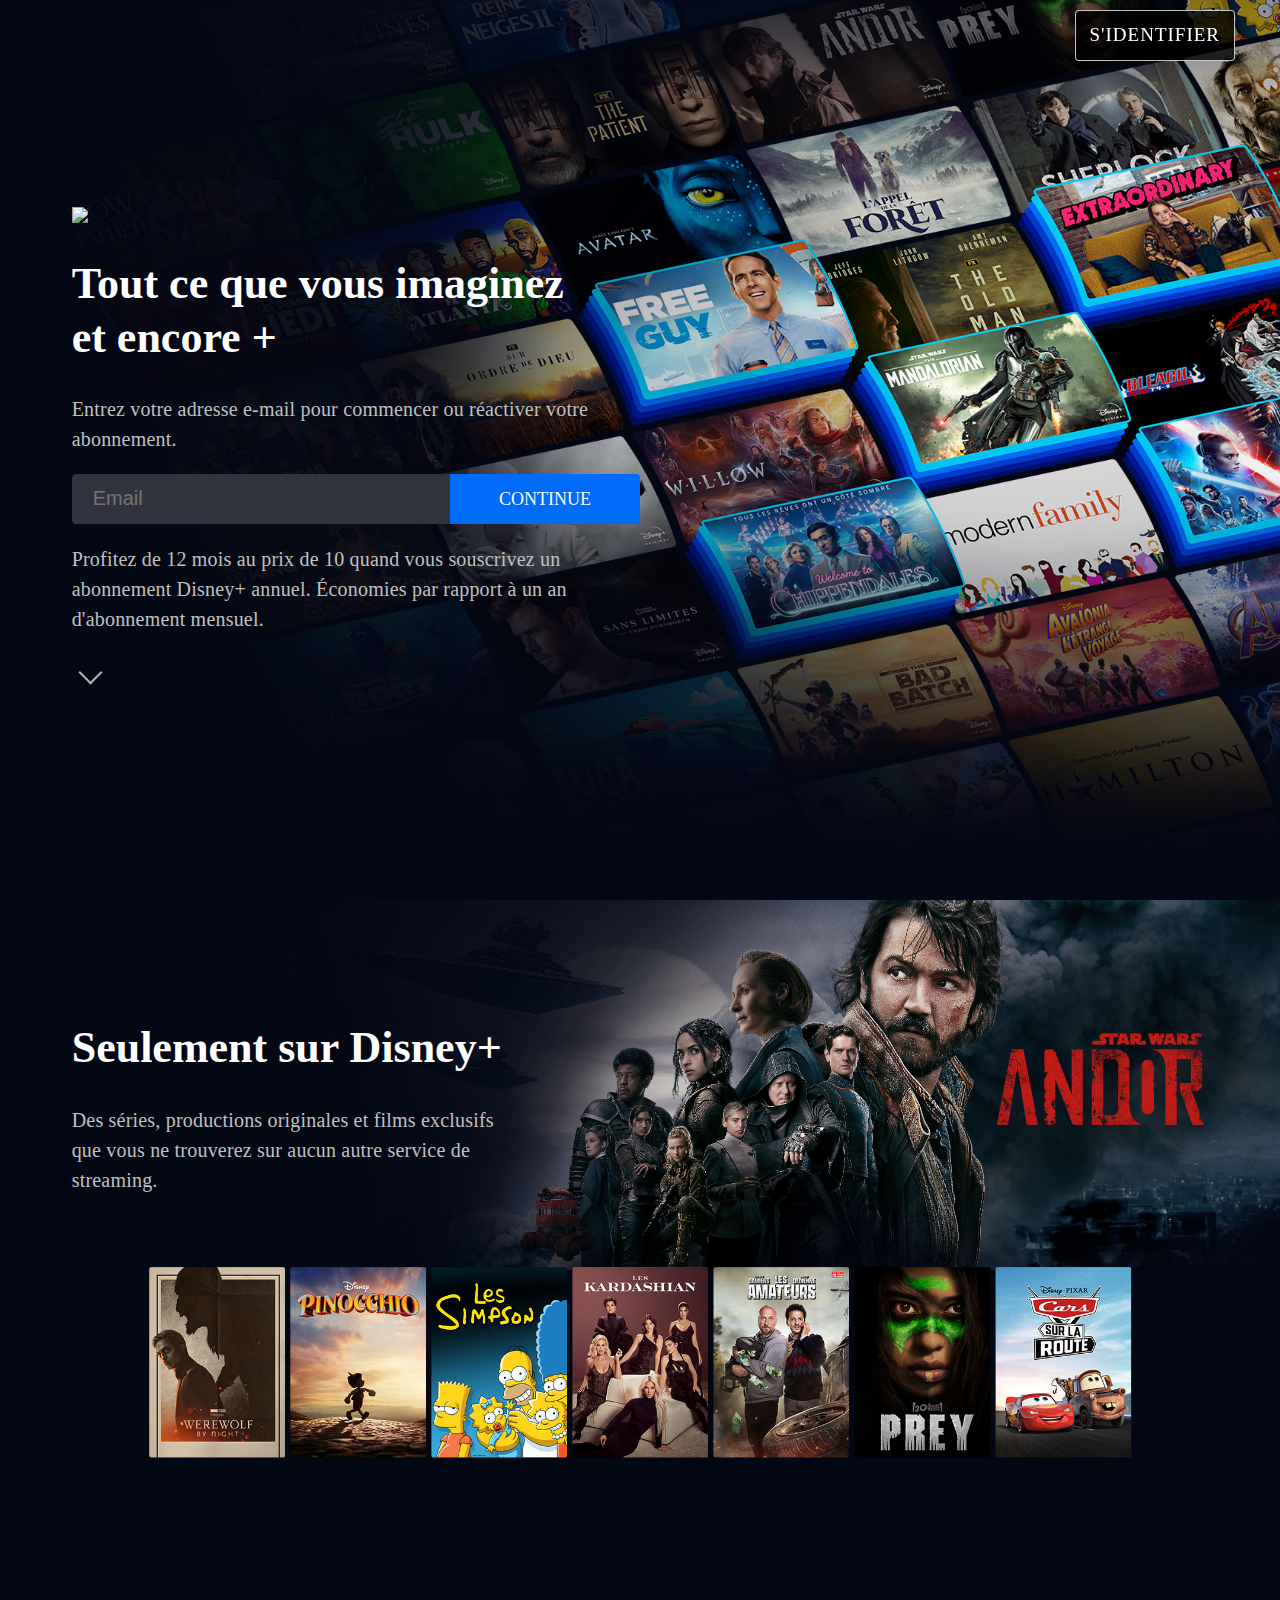
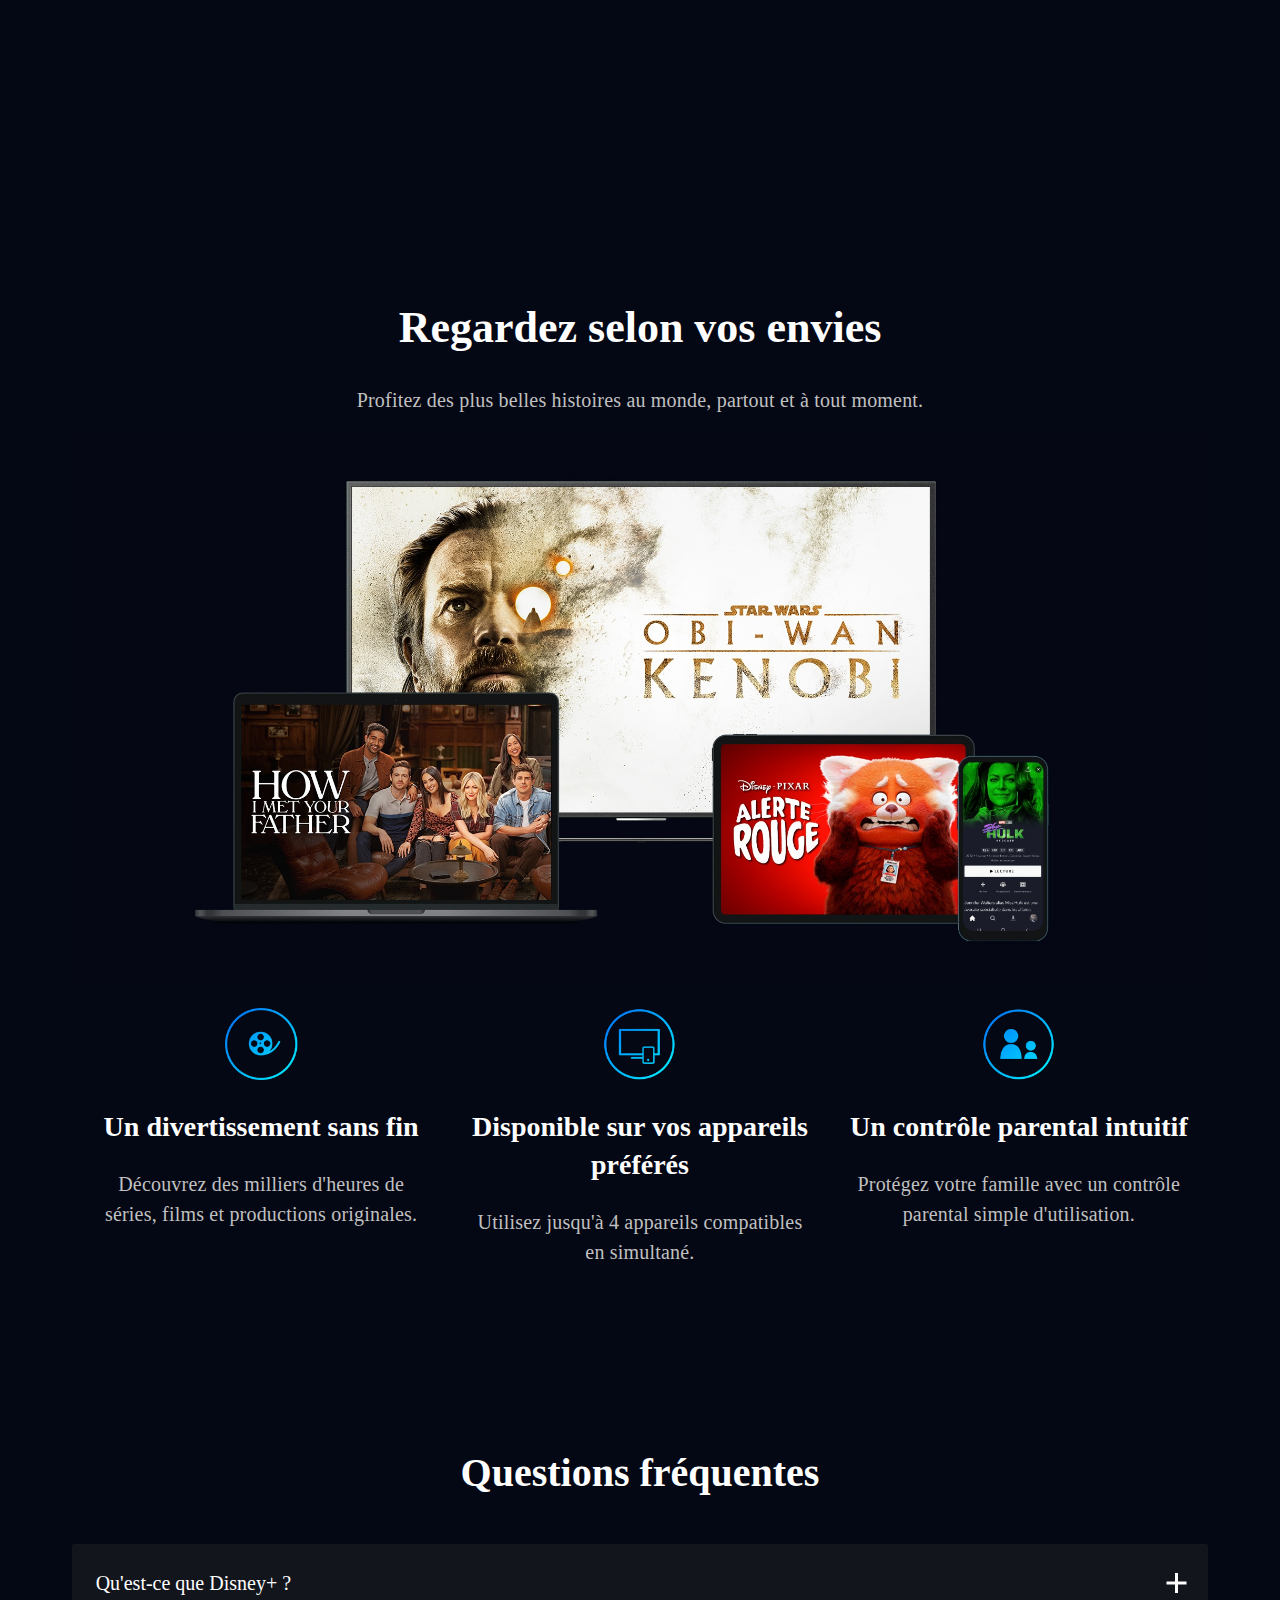
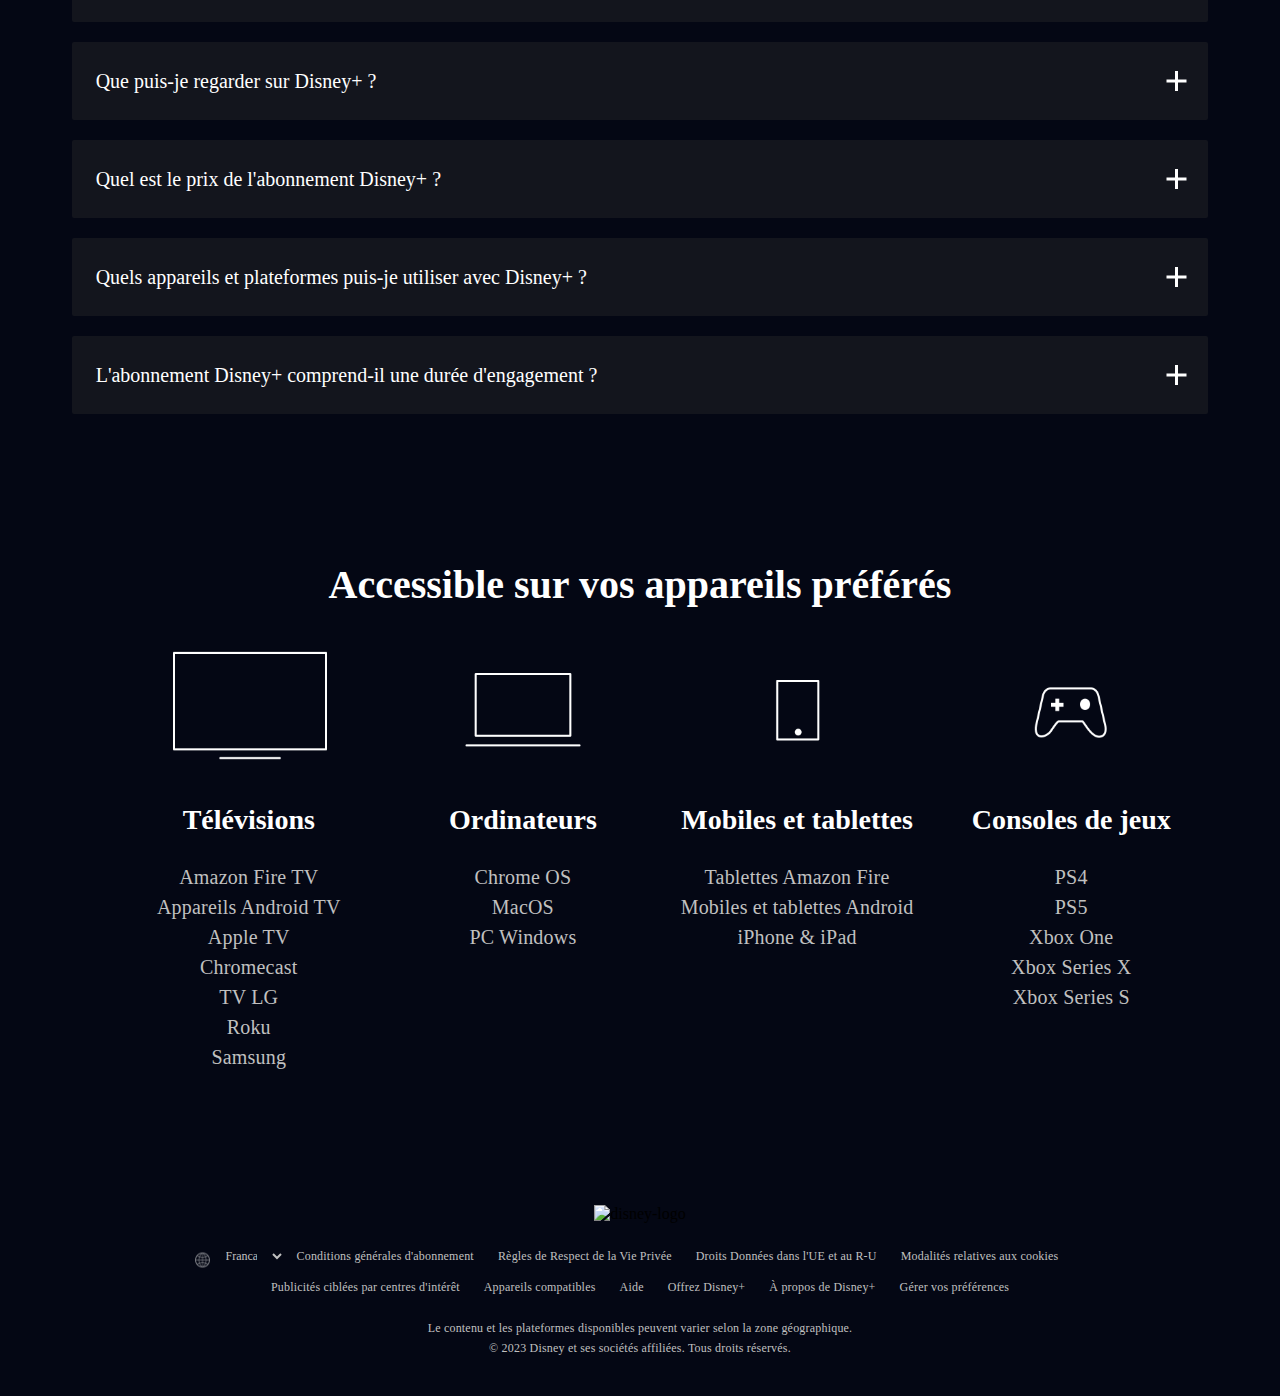
==== commit e9e4111b: "gg" ====
--- a/disney-fr.html
+++ b/disney-fr.html
@@ -17,21 +17,21 @@
     <header style="width: 100vh;">
         <nav class="navfirst">
             <ul>
-                <li class="li-login2"><a class="login" href="https://www.disneyplus.com/en-gb/login"><span>log
-                            in</span></a>
+                <li class="li-login2"><a class="login"
+                        href="https://www.disneyplus.com/en-gb/login"><span>S'IDENTIFIER</span></a>
             </ul>
         </nav>
         <nav class="navmain">
             <ul>
-                <li class="distance"><a href="http://127.0.0.1:5500/disney-en.html"><img class="navlogo"
+                <li class="distance"><a href="disney-fr.html"><img class="navlogo"
                             src="//cnbl-cdn.bamgrid.com/assets/7ecc8bcb60ad77193058d63e321bd21cbac2fc67281dbd9927676ea4a4c83594/original">
                     </a>
                 </li>
                 <li class="li-sign"><a class="sign"
-                        href="https://www.disneyplus.com/en-gb/sign-up?type=standard"><span>sign up now</span></a>
-                </li>
-                <li class="li-login"><a class="login" href="https://www.disneyplus.com/en-gb/login"><span>log
-                            in</span></a>
+                        href="https://www.disneyplus.com/en-gb/sign-up?type=standard"><span>S'INSCRIRE</span></a>
+                </li>
+                <li class="li-login"><a class="login"
+                        href="https://www.disneyplus.com/en-gb/login"><span>S'IDENTIFIER</span></a>
                 </li>
             </ul>
         </nav>
@@ -42,19 +42,19 @@
                 <img src="//cnbl-cdn.bamgrid.com/assets/7ecc8bcb60ad77193058d63e321bd21cbac2fc67281dbd9927676ea4a4c83594/original"
                     class="logo"></img>
                 <h1>Tout ce que vous imaginez et encore +</h1>
-                <p> Enter your email to create or restart your subscription.</p>
+                <p> Entrez votre adresse e-mail pour commencer ou réactiver votre abonnement.</p>
                 <div class=div-mail>
                     <!-- <label></label> look on youtube how to use label exactly -->
                     <div class="mailbar">
                         <input class="Email-bar" type="email" placeholder="Email">
-                        <div class="badmail"> Please enter a valid email address.</div>
+                        <div class="badmail"> Merci d’entrer une adresse e-mail valide.</div>
                     </div>
                     <div>
                         <button class="Continue-Button" type="submit">CONTINUE</button>
                     </div>
                 </div>
-                <p> Get 12 months for the price of 10 when you sign up for an annual Disney+ subscription, compared to
-                    paying monthly.</p>
+                <p> Profitez de 12 mois au prix de 10 quand vous souscrivez un abonnement Disney+ annuel. Économies par
+                    rapport à un an d'abonnement mensuel.</p>
                 <button class="down-arrow">
                     <span class="arrow-R"></span>
                 </button>
@@ -63,162 +63,173 @@
         </section>
         <section class="bloc2">
             <div class="div2">
-                <h1>Only on Disney+</h1>
-                <p>Exclusive movies, series and originals you won't find on any other streaming service.</p>
+                <h1>Seulement sur Disney+</h1>
+                <p>Des séries, productions originales et films exclusifs que vous ne trouverez sur aucun autre service
+                    de streaming.</p>
             </div>
             <img class="bg_bloc2" src="img/bg_bloc2_phone.jpg">
         </section>
         <section class="bloc3">
-            <h1>Watch the way you want</h1>
-            <p>Enjoy the world's greatest stories - anytime, anywhere.</p>
+            <h1>Regardez selon vos envies</h1>
+            <p>Profitez des plus belles histoires au monde, partout et à tout moment.</p>
             <img src="img/bg_bloc3.jpg" class="bloc3_bg">
             <ul>
                 <li>
                     <img src="img/bloc3_icon1.png">
-                    <h3>Endless entertainment</h3>
-                    <p>Explore thousands of hours of TV series, movies and originals.</p>
+                    <h3>Un divertissement sans fin</h3>
+                    <p>Découvrez des milliers d'heures de séries, films et productions originales.</p>
                 </li>
                 <li>
                     <img src="img/bloc3_icon2.png">
-                    <h3>Available on your favourite devices</h3>
-                    <p>Stream on up to four screens at once on compatible devices.</p>
+                    <h3>Disponible sur vos appareils préférés</h3>
+                    <p>Utilisez jusqu'à 4 appareils compatibles en simultané.</p>
                 </li>
                 <li>
                     <img src="img/bloc3_icon3.png">
-                    <h3>Easy-to-use parental controls</h3>
-                    <p>Keep your family safe with our intuitive parental controls.</p>
+                    <h3>Un contrôle parental intuitif</h3>
+                    <p>Protégez votre famille avec un contrôle parental simple d'utilisation.</p>
                 </li>
             </ul>
         </section>
         <section class="bloc4">
-            <h1>Frequently Asked Questions</h1>
+            <h1>Questions fréquentes</h1>
             <div class="cat">
                 <div class="bar-all">
                     <button class="button">
-                        <div class="bar-shown">What is Disney+?<span class="vertical"></span><span
+                        <div class="bar-shown">Qu'est-ce que Disney+ ?<span class="vertical"></span><span
                                 class="horizontal"></span></div>
                     </button>
                     <div class="bar-hidden">
-                        <p>Disney+ is the streaming home for entertainment from Disney, Pixar, Marvel, Star Wars,
-                            National Geographic, Star and more.</p>
+                        <p>Disney+ est la destination des univers Disney, Pixar, Marvel, Star Wars, National Geographic,
+                            Star et encore +.<br><br><br>
+                            Un abonnement à Disney+, c’est tout ce que vous imaginez et encore + :</p>
                         <ul>
-                            <li>Exclusive Originals you can’t see anywhere else, blockbuster movies, bingeable shows,
-                                snackable shorts, and inspiring documentaries</li>
-                            <li>Unlimited downloads on up to 10 devices and up to 7 different profiles</li>
-                            <li>4K UHD streaming with Dolby Vision and Dolby Atmos support on compatible devices for no
-                                extra cost</li>
-                            <li>A robust parental controls system including dedicated profiles for children</li>
-                            <li>Up to 4 screens can stream simultaneously</li>
-                            <li>Host virtual viewing parties for up to 5 personal friends with Groupwatch</li>
+                            <li>Retrouvez toutes les productions originales ainsi que les films, séries et
+                                courts-métrages issus des mondes Disney, Pixar, Marvel, Star Wars, National Geographic,
+                                Star* et encore +.</li>
+                            <li>Téléchargez autant de films et séries que vous souhaitez sur jusqu'à 10 appareils.</li>
+                            <li>Accédez à des films et séries en 4K UHD avec Dolby Vision et Dolby Atmos sur les
+                                appareils compatibles sans frais supplémentaires. </li>
+                            <li>Utilisez le contrôle parental pour sécuriser l'accès aux contenus Disney+ ainsi que le
+                                profil Enfants pour les plus jeunes.</li>
+                            <li>Regardez vos contenus préférés sur 4 appareils en simultané. </li>
+                            <li>Découvrez GroupWatch, qui vous permettra de regarder à distance n'importe quel film ou
+                                série avec votre famille et vos proches via l'application Disney+.</li>
                         </ul>
                     </div>
                 </div>
                 <div class="bar-all">
                     <button class="button">
-                        <div class="bar-shown">What can I watch on Disney+?<span class="vertical"></span><span
+                        <div class="bar-shown">Que puis-je regarder sur Disney+ ?<span class="vertical"></span><span
                                 class="horizontal"></span></div>
                     </button>
                     <div class="bar-hidden">
-                        <p>With thousands of films and series from the greatest storytellers around the globe and more
-                            added each month, you will always find something to watch on Disney+</p>
+                        <p>Avec des milliers de films et de séries des plus grands conteurs du monde entier et plus
+                            encore
+                            ajoutés chaque mois, vous trouverez toujours quelque chose à regarder sur Disney+</p>
                         <ul>
-                            <li>The best classics and sagas from Disney Studios, like <i>Pinocchio</i> or <i>Pirates of
-                                    the
-                                    Caribbean</i></li>
-                            <li>Heart-warming storytelling for all ages from the masterminds at Pixar such as the
-                                must-see
-                                Italian adventure <i>Luca</i> or Mei Lee's entering into adolescence in <i>Turning
-                                    Red</i>
-                            </li>
-                            <li>Experience the ever-growing story of the Marvel Cinematic Universe like never before
-                                with
-                                must-see exclusive Original series from Marvel Studios - <i>WandaVision, The Falcon and
-                                    The
-                                    Winter Soldier, Loki or Moon Knight</i></li>
-                            <li>Relive the epic Skywalker Saga or stream the latest live-action Star Wars series, like
-                                <i>The Mandalorian</i> or <i>Obi-Wan Kenobi</i>
-                            </li>
-                            <li>Open your eyes to the beauty of our planet with fearless National Geographic explorers
-                                and a
-                                number of insightful documentaries</li>
-                            <li>With Star, you will finally find series that everyone is talking about, such as
+                            <li>Les meilleurs classiques et sagas des studios Disney, comme <i>Pinocchio</i> ou
+                                <i>Pirates de
+                                    le
+                                    Caraïbes</i>
+                            </li>
+                            <li>Des contes émouvants pour tous les âges de la part des cerveaux de Pixar tels que
+                                à voir
+                                L'aventure italienne <i>Luca</i> ou Mei Lee entre dans l'adolescence dans <i>Turning
+                                    Rouge</i>
+                            </li>
+                            <li>Découvrez l'histoire sans cesse grandissante de l'univers cinématographique Marvel comme
+                                jamais auparavant
+                                avec
+                                incontournables séries originales exclusives de Marvel Studios - <i>WandaVision, The
+                                    Falcon et
+                                    Le
+                                    Soldat de l'Hiver, Loki ou Chevalier de la Lune</i></li>
+                            <li>Revivez l'épopée Skywalker Saga ou diffusez la dernière série Star Wars en direct, comme
+                                <i>Le Mandalorien</i> ou <i>Obi-Wan Kenobi</i>
+                            </li>
+                            <li>Ouvrez les yeux sur la beauté de notre planète avec les intrépides explorateurs du
+                                National Geographic
+                                et un
+                                nombre de documentaires perspicaces</li>
+                            <li>Avec Star, vous trouverez enfin des séries dont tout le monde parle, comme
                                 <i>Dopesick,
-                                    The Kardashians, Desperate Housewives, Malcom, The Simpsons</i> or the entire
-                                <i>Futurama</i> series invented by the same creators.
+                                    The Kardashians, Desperate Housewives, Malcom, The Simpsons</i> ou l'ensemble
+                                Série <i>Futurama</i> inventée par les mêmes créateurs.
                             </li>
                         </ul>
                     </div>
                 </div>
                 <div class="bar-all">
                     <button class="button">
-                        <div class="bar-shown">How much does Disney+ cost?<span class="vertical"></span><span
-                                class="horizontal"></span></div>
-                    </button>
-                    <div class="bar-hidden">
-                        <p>Disney+ subscription costs €8.99 a month. Alternatively, save over 15%* with the annual
-                            subscription at €89.90 a year and get 12 months for the price of 10.<br><br>*savings
-                            compared to 12 months of the monthly price.</p>
-                    </div>
-                </div>
-                <div class="bar-all">
-                    <button class="button">
-                        <div class="bar-shown">What devices are supported?<span class="vertical"></span><span
-                                class="horizontal"></span></div>
-                    </button>
-                    <div class="bar-hidden">
-                        <p>Disney+ supports mobile devices, web browsers, game consoles, set-top boxes, and smart TVs.
-                            Click
-                            <a target="_blank"
-                                href="https://help.disneyplus.com/csp?id=csp_article_content&article=devices-supported">here</a>
-                            for the full list.
+                        <div class="bar-shown">Quel est le prix de l'abonnement Disney+ ?<span
+                                class="vertical"></span><span class="horizontal"></span></div>
+                    </button>
+                    <div class="bar-hidden">
+                        <p>Disney+ est disponible pour 8,99 € par mois. Vous pouvez aussi économiser plus de 15 %* en
+                            vous abonnant pour 12 mois au prix de 89,90 €.<br><br>Vous pouvez également offrir un an de
+                            Disney+ à un ami ou un membre de votre famille en cliquant <a target="_blank"
+                                href="https://www.disneyplus.com/fr-fr/welcome/gift-subscription">ici</a>.<br><br>* Voir
+                            conditions d’abonnement. Comparatif entre 12 mois d'abonnement mensuel et l'abonnement
+                            annuel.</p>
+                    </div>
+                </div>
+                <div class="bar-all">
+                    <button class="button">
+                        <div class="bar-shown">Quels appareils et plateformes puis-je utiliser avec Disney+ ?<span
+                                class="vertical"></span><span class="horizontal"></span></div>
+                    </button>
+                    <div class="bar-hidden">
+                        <p>Disney+ est accessible sur mobiles, navigateurs Web, consoles de jeux, décodeurs TV et TV
+                            connectées. Cliquez <a target="_blank" href="https://help.disneyplus.com/csp?id=csp_article_content&article=devices-supported">ici</a> pour retrouver la liste complète des appareils compatibles.
                         </p>
                     </div>
                 </div>
                 <div class="bar-all">
                     <button class="button">
-                        <div class="bar-shown">Is there any commitment when signing up for Disney+?<span
+                        <div class="bar-shown">L'abonnement Disney+ comprend-il une durée d'engagement ?<span
                                 class="vertical"></span><span class="horizontal"></span></div>
                     </button>
                     <div class="bar-hidden">
-                        <p>There are no commitments and you can cancel at any time, effective at the end of your current
-                            payment period. Just follow the below 5 easy steps:</p>
-                        <ul>
-                            <li>Go to www.disneyplus.com and log in</li>
-                            <li>Select your Profile</li>
-                            <li>Select Account</li>
-                            <li>Select Cancel Subscription</li>
-                            <li>Select Complete Cancellation to confirm</li>
+                        <p>Disney+ est sans engagement et vous pouvez annuler votre abonnement quand vous le souhaitez. L'annulation sera effective à la fin de la période pour laquelle vous avez payé. Pour vous désabonner, suivez ces 6 étapes: </p>
+                        <ul class="numbers">
+                            <li>Identifiez-vous sur www.DisneyPlus.com</li>
+                            <li>Sélectionnez votre profil</li>
+                            <li>Sélectionnez Compte </li>
+                            <li>Sélectionnez votre abonnement</li>
+                            <li>Sélectionnez Résilier l’abonnement</li>
+                            <li>Sélectionnez Continuer pour résilier </li>
                         </ul>
-                        <p>For more information click <a target="_blank"
-                                href="https://help.disneyplus.com/csp?id=csp_article_content&article=cancel">here</a>.
+                        <p>Pour plus d'informations, cliquez <a target="_blank"
+                                href="https://help.disneyplus.com/csp?id=csp_article_content&article=cancel">ici</a>.
                         </p>
                     </div>
                 </div>
             </div>
         </section>
         <section class="bloc5">
-            <h1>Available on your favourite devices</h1>
+            <h1>Accessible sur vos appareils préférés</h1>
             <div>
                 <ul>
                     <li>
                         <img src="img/TV_icon.png">
-                        <h3>TV</h3>
-                        <p>Amazon Fire TV<br>Android TV devices<br>Apple TV<br>Chromecast<br>LG TVs<br>Roku<br>Samsung
+                        <h3>Télévisions</h3>
+                        <p>Amazon Fire TV<br>Appareils Android TV<br>Apple TV<br>Chromecast<br>TV LG<br>Roku<br>Samsung
                         </p>
                     </li>
                     <li>
                         <img src="img/PC_icon.png">
-                        <h3>Computer</h3>
-                        <p>Chrome OS<br>MacOS<br>Windows PC<br></p>
+                        <h3>Ordinateurs</h3>
+                        <p>Chrome OS<br>MacOS<br>PC Windows<br></p>
                     </li>
                     <li>
                         <img src="img/Mobile_icon.png">
-                        <h3>Mobile & Tablet</h3>
-                        <p>Amazon Fire Tablets<br>Android Phones & Tablets<br>iPhone & iPad</p>
+                        <h3>Mobiles et tablettes</h3>
+                        <p>Tablettes Amazon Fire<br>Mobiles et tablettes Android<br>iPhone & iPad</p>
                     </li>
                     <li>
                         <img src="img/Console_icon.png">
-                        <h3>Game Consoles</h3>
+                        <h3>Consoles de jeux</h3>
                         <p>PS4<br>PS5<br>Xbox One<br>Xbox Series X<br>Xbox Series S</p>
                     </li>
                 </ul>
@@ -230,26 +241,24 @@
             alt="disney-logo">
         <ul>
             <li><label for="Language"><img class="globe" src="img/globe_icon.png" alt="planetariumEarth"></label>
-                <select>
+                <select id="language-selector">
                     <option selected="" value="disney-fr.html">Francais</option>
                     <option value="index.html">English</option>
                     <!-- name website nk-disneyplus/en -->
                 </select>
             </li>
-            <li><a href="https://www.disneyplus.com/en-gb/legal/subscriber-agreement">Subscriber Agreement</a></li>
-            <li><a href="https://www.disneyplus.com/en-gb/legal/privacy-policy">Privacy Policy</a></li>
-            <li><a href="https://www.disneyplus.com/en-gb/legal/uk-&-eu-privacy-rights">UK & EU Privacy Rights</a></li>
-            <li><a href="https://www.disneyplus.com/en-gb/legal/cookies-policy">Cookies Policy</a></li>
-            <li><a href="https://preferences-mgr.trustarc.com/?pid=disney01&aid=disneyplusemea01&type=disneyplusemea">Interest-Based
-                    Ads</a></li>
-            <li><a href="https://help.disneyplus.com/csp?id=csp_article_content&article=devices-supported">Supported
-                    Devices</a></li>
-            <li><a href="https://help.disneyplus.com/csp">Help Centre</a></li>
-            <li><a href="https://help.disneyplus.com/csp?id=csp_article_content&article=introduction">About Us</a></li>
-            <li><a>Manage Prefrences</a></li>
+            <li><a href="https://www.disneyplus.com/fr-fr/legal/conditions-g%C3%A9n%C3%A9rales-d'abonnement">Conditions générales d'abonnement</a></li>
+            <li><a href="https://www.disneyplus.com/fr-fr/legal/r%C3%A8gles-de-respect-de-la-vie-priv%C3%A9e">Règles de Respect de la Vie Privée</a></li>
+            <li><a href="https://www.disneyplus.com/fr-fr/legal/droits-donn%C3%A9es-dans-l'ue-et-au-r-u">Droits Données dans l'UE et au R-U</a></li>
+            <li><a href="https://www.disneyplus.com/fr-fr/legal/modalit%C3%A9s-relatives-aux-cookies">Modalités relatives aux cookies</a></li>
+            <li><a href="https://preferences-mgr.trustarc.com/?pid=disney01&aid=disneyplusemea01&type=disneyplusemea">Publicités ciblées par centres d'intérêt</a></li>
+            <li><a href="https://help.disneyplus.com/csp?id=csp_article_content&article=devices-supported">Appareils compatibles</a></li>
+            <li><a href="https://help.disneyplus.com/">Aide</a></li>
+            <li><a href="https://www.disneyplus.com/fr-fr/welcome/gift-subscription">Offrez Disney+</a></li>
+            <li><a href="https://help.disneyplus.com/csp?id=csp_article_content&article=introduction">À propos de Disney+</a></li>
+            <li><a>Gérer vos préférences</a></li>
         </ul>
-        <p>Content and platform availability may vary by region.<br>© 2023 Disney and its related entities. All Rights
-            Reserved.</p>
+        <p>Le contenu et les plateformes disponibles peuvent varier selon la zone géographique.<br>© 2023 Disney et ses sociétés affiliées. Tous droits réservés.</p>
     </footer>
 </body>
 <script src="js/disney-en.js"></script>
--- a/css/disney-phone.css
+++ b/css/disney-phone.css
@@ -530,6 +530,10 @@
         margin-bottom: 10px;
     }
 
+.numbers{
+    list-style-type: decimal;
+}
+
     .bar-hidden a {
         color: white;
     }
@@ -610,7 +614,7 @@
 
     footer p {
         font-family: 'Avenir LT Std 45 Book', Avenir;
-        line-height: 50px;
+        line-height: 20px;
     }
 
     footer img {
@@ -662,7 +666,7 @@
         font-size: 12px;
         color: silver;
         font-family: 'Avenir LT Std 45 Book', Avenir;
-        line-height: 40px;
+        line-height: 20px;
     }
 
 
--- a/css/disney-tablet.css
+++ b/css/disney-tablet.css
@@ -323,7 +323,8 @@
         padding-bottom: 0px;
         padding-top: 12vw;
     }
-    .bg_bloc2{
+
+    .bg_bloc2 {
         display: none;
     }
 
@@ -520,7 +521,12 @@
         letter-spacing: .2px;
         margin-top: 10px;
         margin-bottom: 10px;
-    }
+        list-style:decimal;
+    }
+    .numbers{
+        list-style-type: decimal;
+    }
+
 
     .bar-hidden a {
         color: white;
@@ -649,7 +655,7 @@
         font-size: 12px;
         color: silver;
         font-family: 'Avenir LT Std 45 Book', Avenir;
-        line-height: 40px;
+        line-height: 20px;
     }
 
 
--- a/css/disney-pc.css
+++ b/css/disney-pc.css
@@ -316,9 +316,11 @@
         display: flex;
         padding: 5.6vw;
     }
-.bg_bloc2{
-    display: none;
-}
+
+    .bg_bloc2 {
+        display: none;
+    }
+
     .div2 {
         font-family: 'Avenir LT Std 55 Roman', Avenir;
         color: white;
@@ -511,6 +513,12 @@
         letter-spacing: .2px;
         margin-top: 10px;
         margin-bottom: 10px;
+        list-style:decimal;
+
+    }
+
+    .numbers{
+        list-style-type: decimal;
     }
 
     .bar-hidden a {
@@ -574,7 +582,7 @@
 
     footer p {
         font-family: 'Avenir LT Std 45 Book', Avenir;
-        line-height: 50px;
+        line-height: 20px;
     }
 
     footer img {
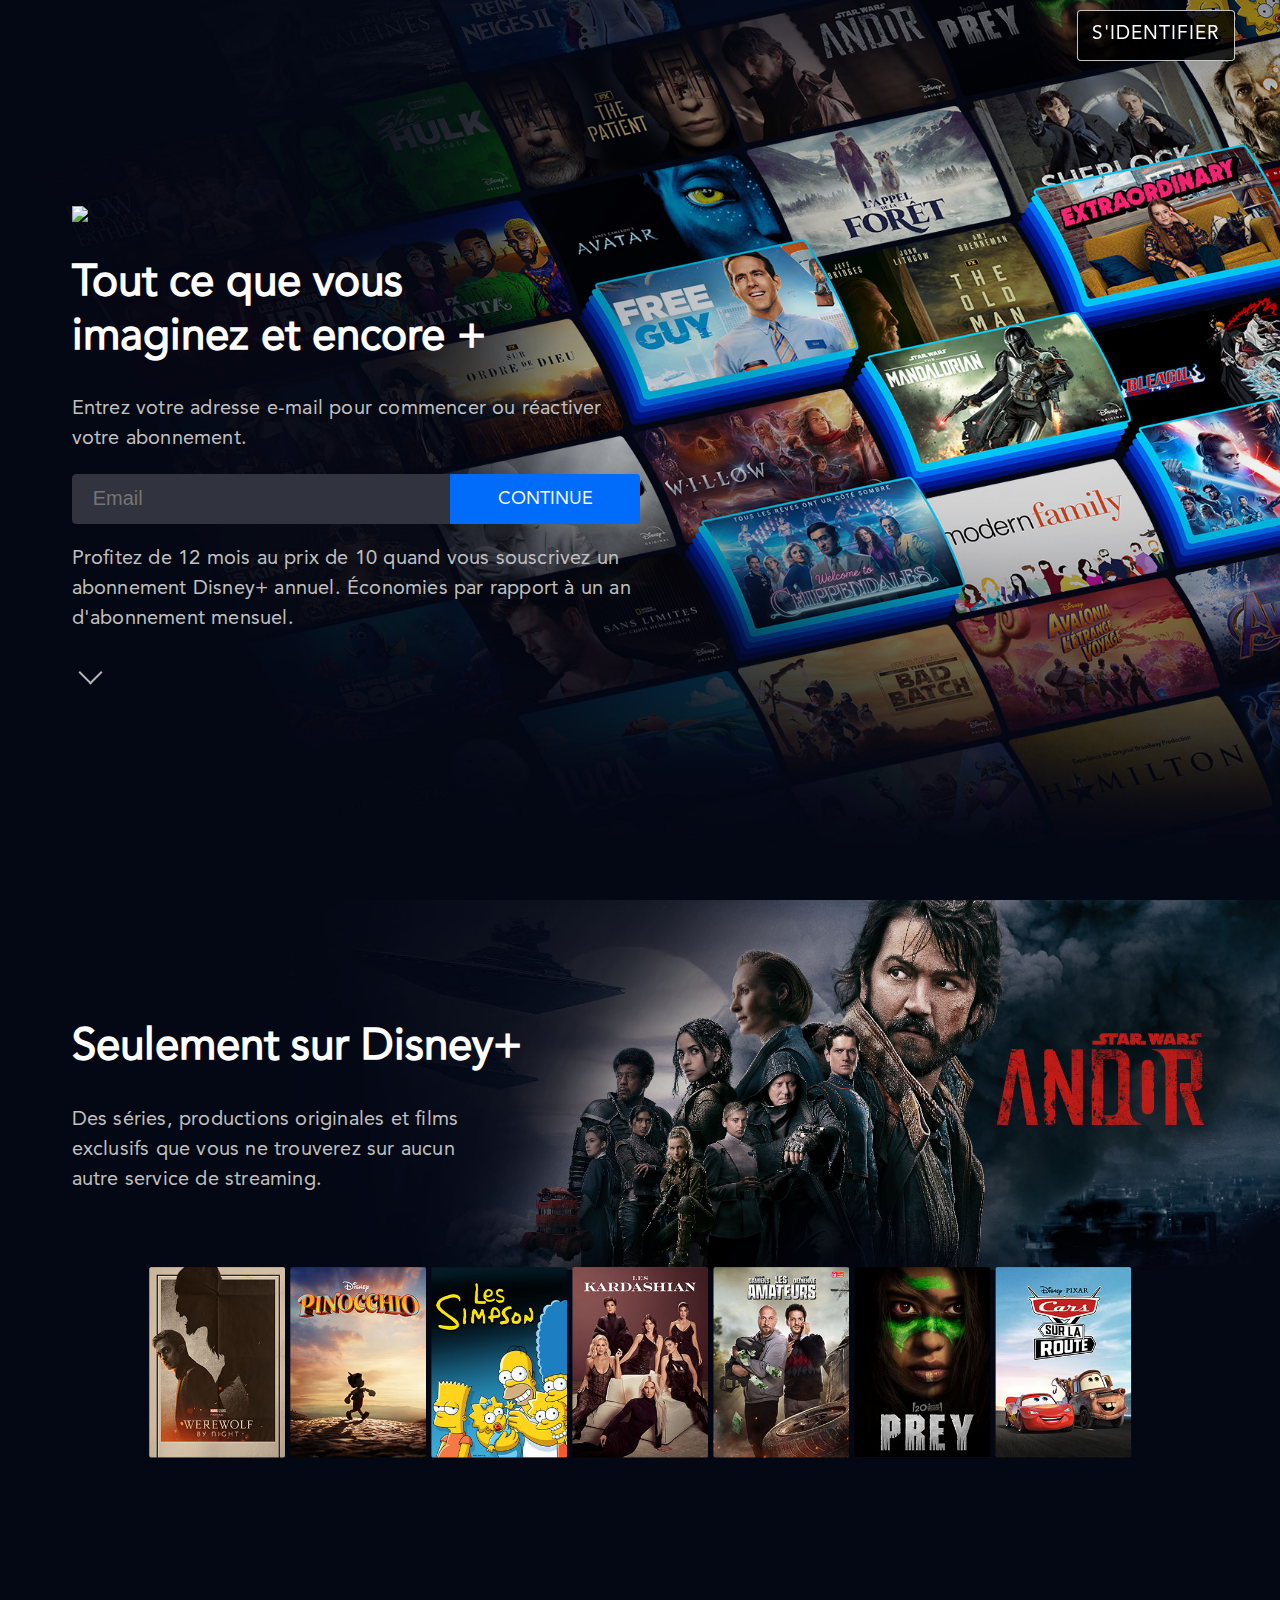
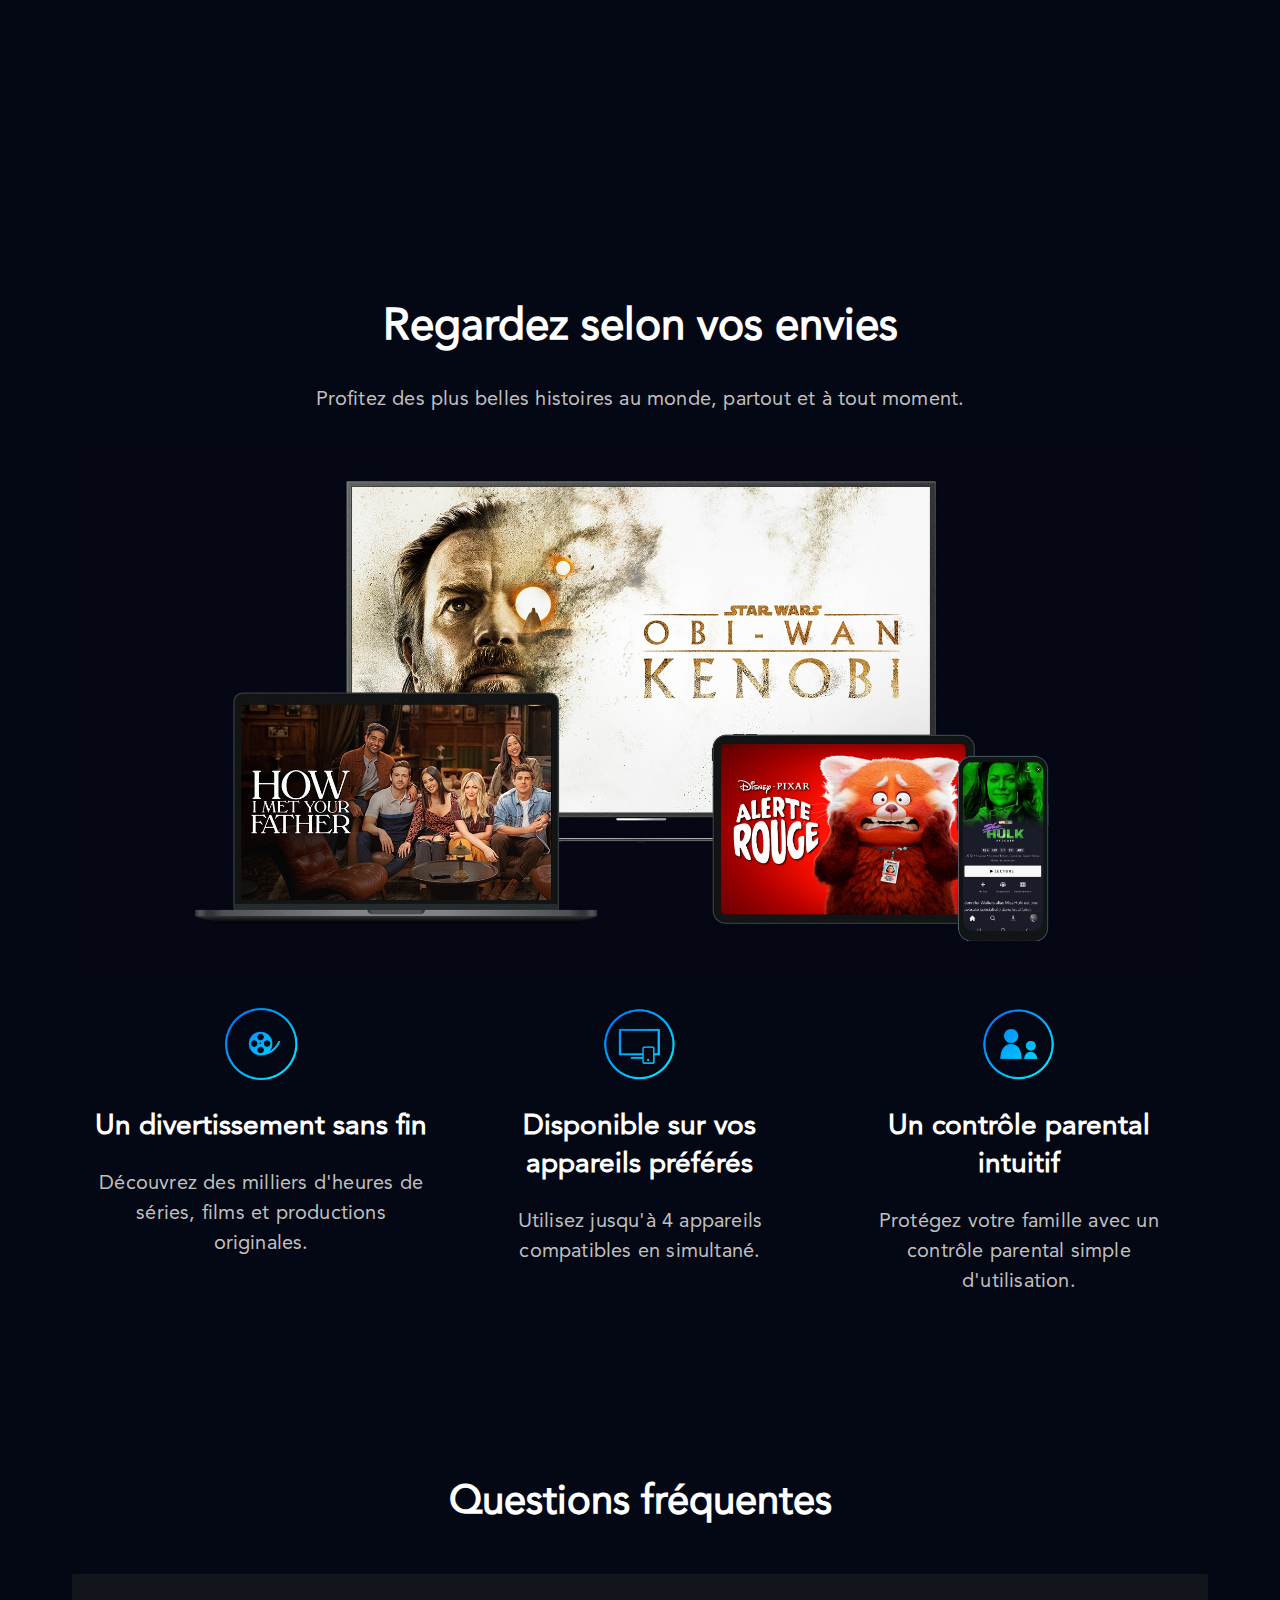
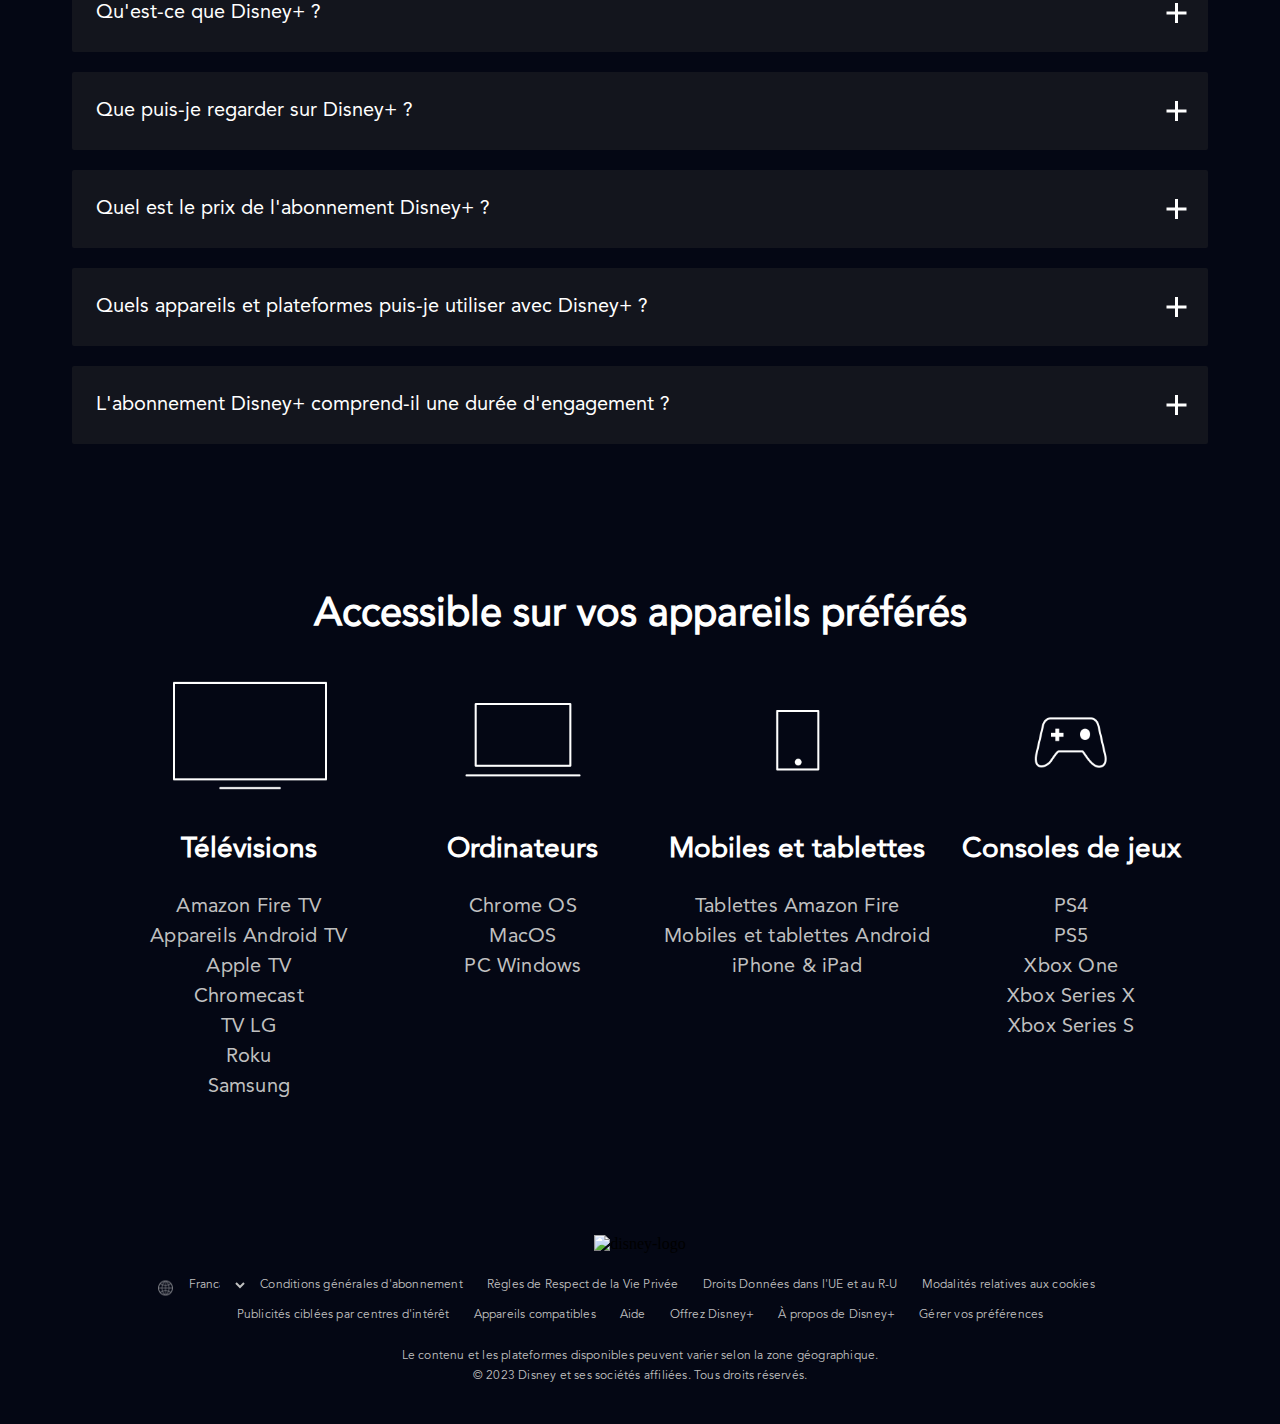
==== commit ce30bb55: "mockup" ====
--- a/disney-fr.html
+++ b/disney-fr.html
@@ -1,5 +1,5 @@
 <!DOCTYPE html>
-<html lang="en">
+<html lang="fr">
 
 <head>
     <meta charset="UTF-8">
@@ -44,7 +44,6 @@
                 <h1>Tout ce que vous imaginez et encore +</h1>
                 <p> Entrez votre adresse e-mail pour commencer ou réactiver votre abonnement.</p>
                 <div class=div-mail>
-                    <!-- <label></label> look on youtube how to use label exactly -->
                     <div class="mailbar">
                         <input class="Email-bar" type="email" placeholder="Email">
                         <div class="badmail"> Merci d’entrer une adresse e-mail valide.</div>
@@ -244,7 +243,6 @@
                 <select id="language-selector">
                     <option selected="" value="disney-fr.html">Francais</option>
                     <option value="index.html">English</option>
-                    <!-- name website nk-disneyplus/en -->
                 </select>
             </li>
             <li><a href="https://www.disneyplus.com/fr-fr/legal/conditions-g%C3%A9n%C3%A9rales-d'abonnement">Conditions générales d'abonnement</a></li>
--- a/css/disney-phone.css
+++ b/css/disney-phone.css
@@ -1,6 +1,16 @@
 @media only screen and (max-width: 770px) and (min-width: 100px) {
 
 
+
+    @font-face {
+        font-family: 'Avenir LT Std 55 Roman';
+        src: url(../fonts/AVENIRLTSTD-ROMAN.OTF) format('opentype');
+    }
+
+    @font-face {
+        font-family: 'Avenir LT Std 45 Book';
+        src: url(../fonts/AVENIRLTSTD-BOOK.OTF) format('opentype');
+    }
 
     .navmain {
         background-color: #040714;
@@ -129,7 +139,7 @@
     }
 
     .bloc1 {
-        /*! min-height: 112vh; */        
+        /*! min-height: 112vh; */
         padding-top: 22%;
         background-image: url(../img/bg_bloc1_tab.jpg);
         /* had to add .. at the start to fix issue with image detection */
@@ -151,7 +161,7 @@
         width: 100%;
         max-width: 500px;
         box-sizing: border-box;
-        margin-top: 49%;
+        margin-top: 38%;
         /*! margin-bottom: auto; */
         position: relative;
         left: 50%;
@@ -320,11 +330,13 @@
         padding: 5.6vw;
         padding-top: 44vw;
     }
-    .bg_bloc2{
+
+    .bg_bloc2 {
         width: 100%;
         height: auto;
         display: block;
     }
+
     .div2 {
         font-family: 'Avenir LT Std 55 Roman', Avenir;
         color: white;
@@ -530,9 +542,9 @@
         margin-bottom: 10px;
     }
 
-.numbers{
-    list-style-type: decimal;
-}
+    .numbers {
+        list-style-type: decimal;
+    }
 
     .bar-hidden a {
         color: white;
@@ -721,4 +733,5 @@
     .globe:hover {
         opacity: 0.5;
     }
+
 }--- a/css/disney-tablet.css
+++ b/css/disney-tablet.css
@@ -1,5 +1,14 @@
 @media only screen and (max-width: 1025px) and (min-width: 770px) {
 
+    @font-face {
+        font-family: 'Avenir LT Std 55 Roman';
+        src: url(../fonts/AVENIRLTSTD-ROMAN.OTF) format('opentype');
+    }
+
+    @font-face {
+        font-family: 'Avenir LT Std 45 Book';
+        src: url(../fonts/AVENIRLTSTD-BOOK.OTF) format('opentype');
+    }
 
     .navmain {
         background-color: #040714;
@@ -521,9 +530,10 @@
         letter-spacing: .2px;
         margin-top: 10px;
         margin-bottom: 10px;
-        list-style:decimal;
-    }
-    .numbers{
+        list-style: decimal;
+    }
+
+    .numbers {
         list-style-type: decimal;
     }
 
@@ -710,4 +720,5 @@
     .globe:hover {
         opacity: 0.5;
     }
+
 }--- a/css/disney-pc.css
+++ b/css/disney-pc.css
@@ -1,4 +1,15 @@
 @media only screen and (min-width: 1025px) {
+
+
+    @font-face {
+        font-family: 'Avenir LT Std 55 Roman';
+        src: url(../fonts/AVENIRLTSTD-ROMAN.OTF) format('opentype');
+    }
+
+    @font-face {
+        font-family: 'Avenir LT Std 45 Book';
+        src: url(../fonts/AVENIRLTSTD-BOOK.OTF) format('opentype');
+    }
 
     .navmain {
         background-color: #040714;
@@ -513,11 +524,11 @@
         letter-spacing: .2px;
         margin-top: 10px;
         margin-bottom: 10px;
-        list-style:decimal;
-
-    }
-
-    .numbers{
+        list-style: decimal;
+
+    }
+
+    .numbers {
         list-style-type: decimal;
     }
 
@@ -560,6 +571,7 @@
         box-sizing: border-box;
         align-items: center;
     }
+
 
     .bloc5 img {
         display: block;
@@ -688,4 +700,5 @@
     .globe:hover {
         opacity: 0.5;
     }
+
 }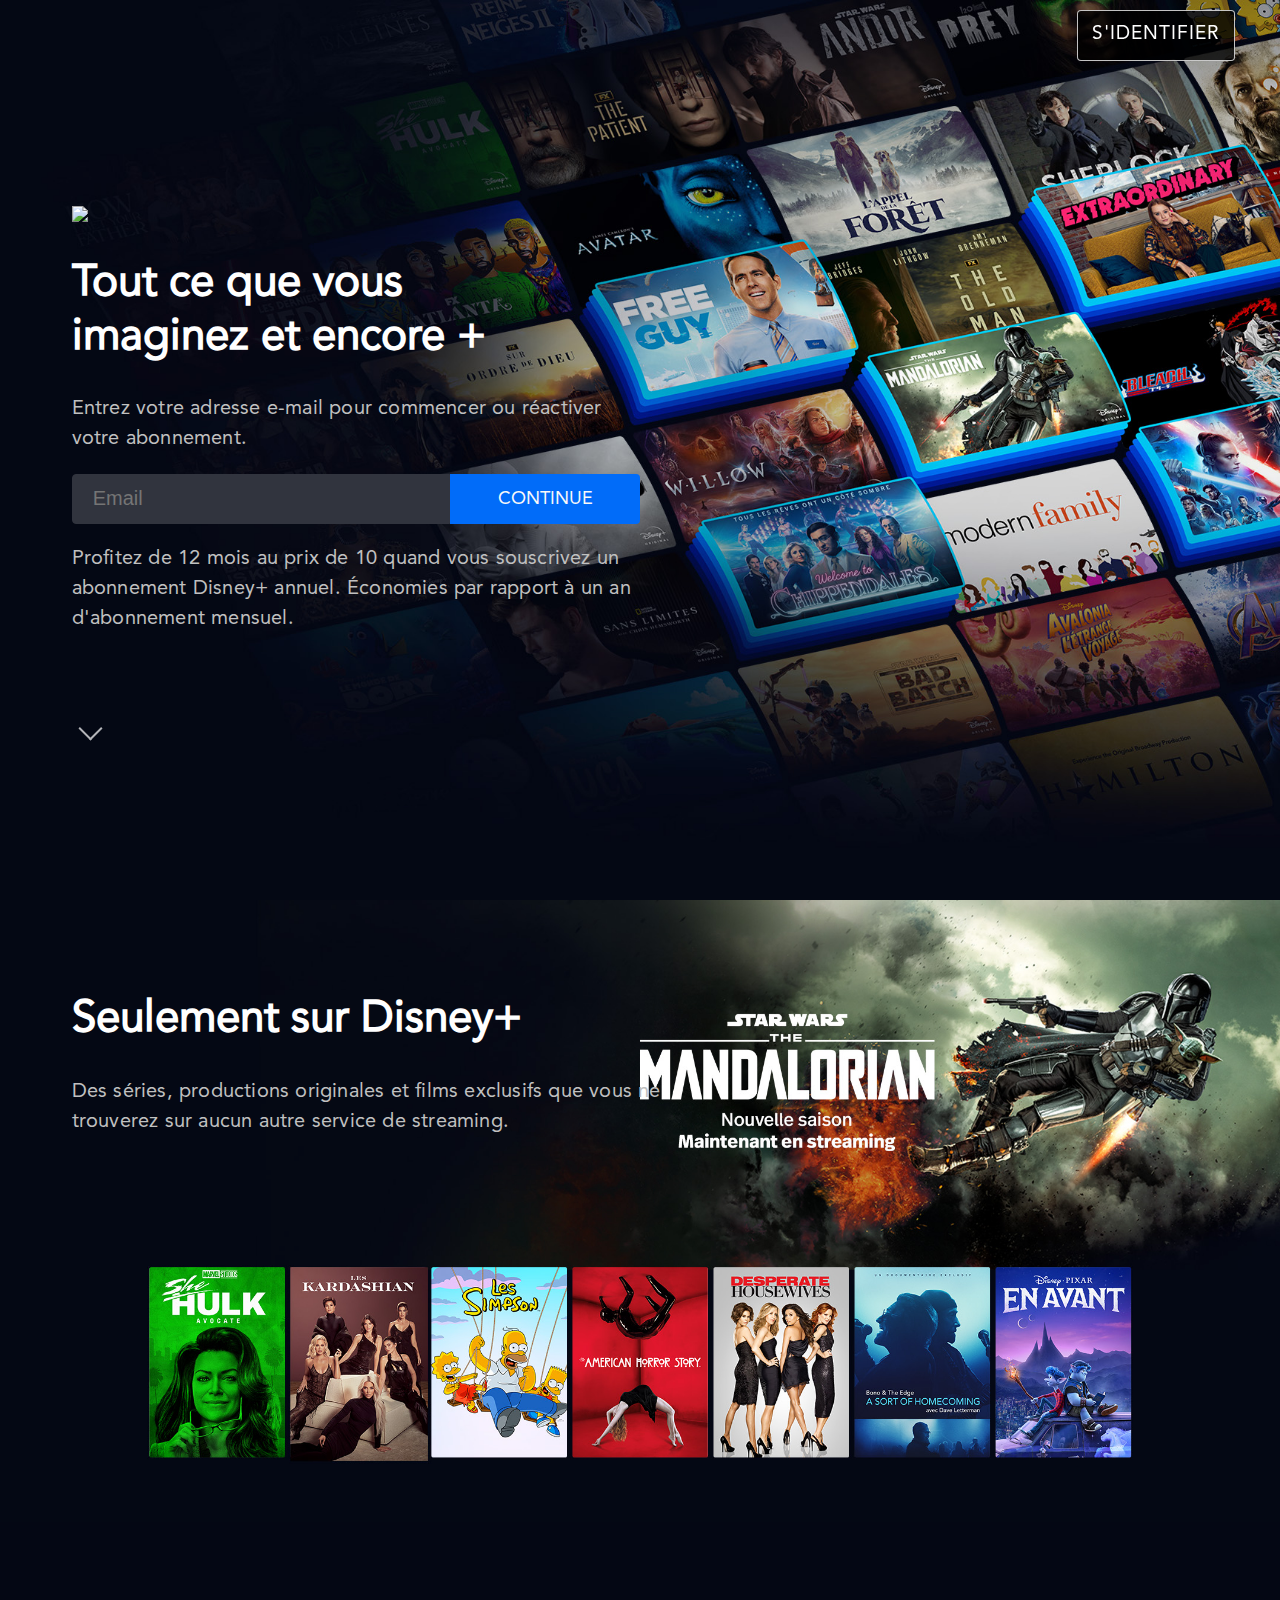
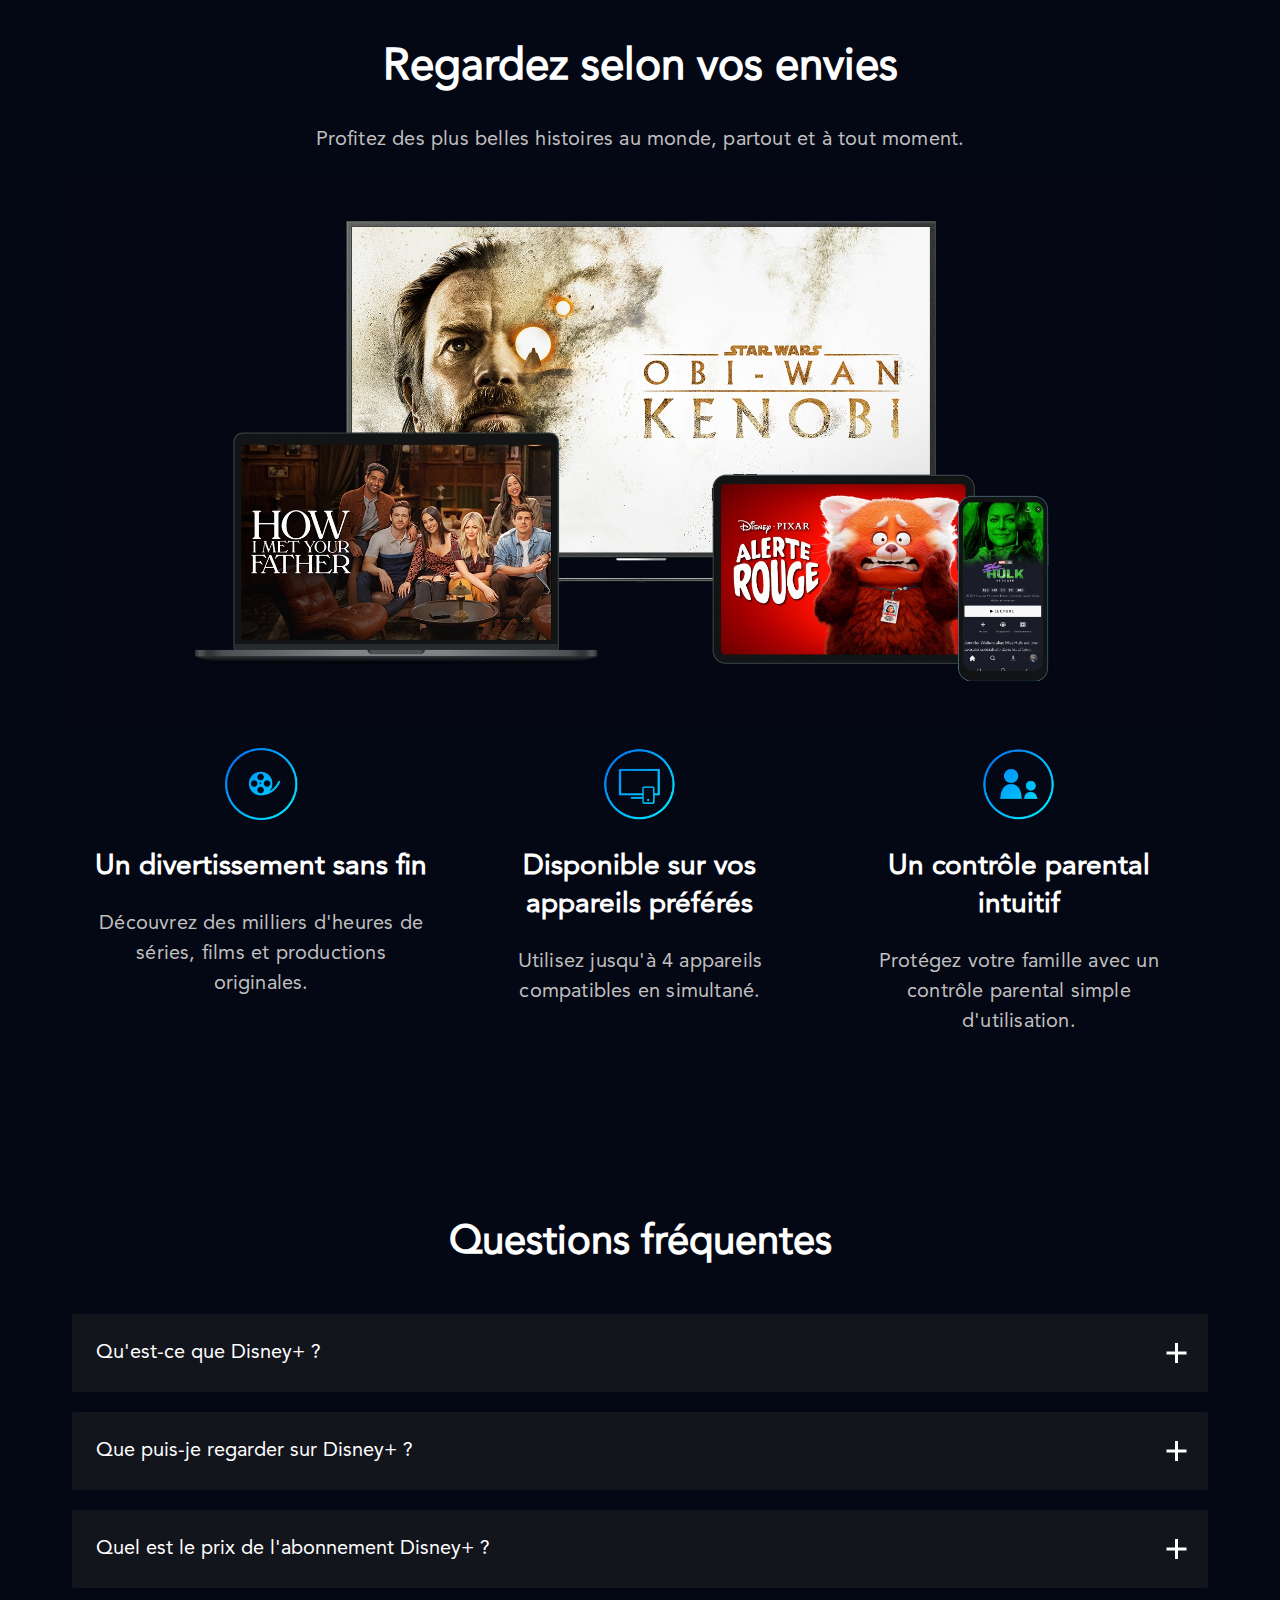
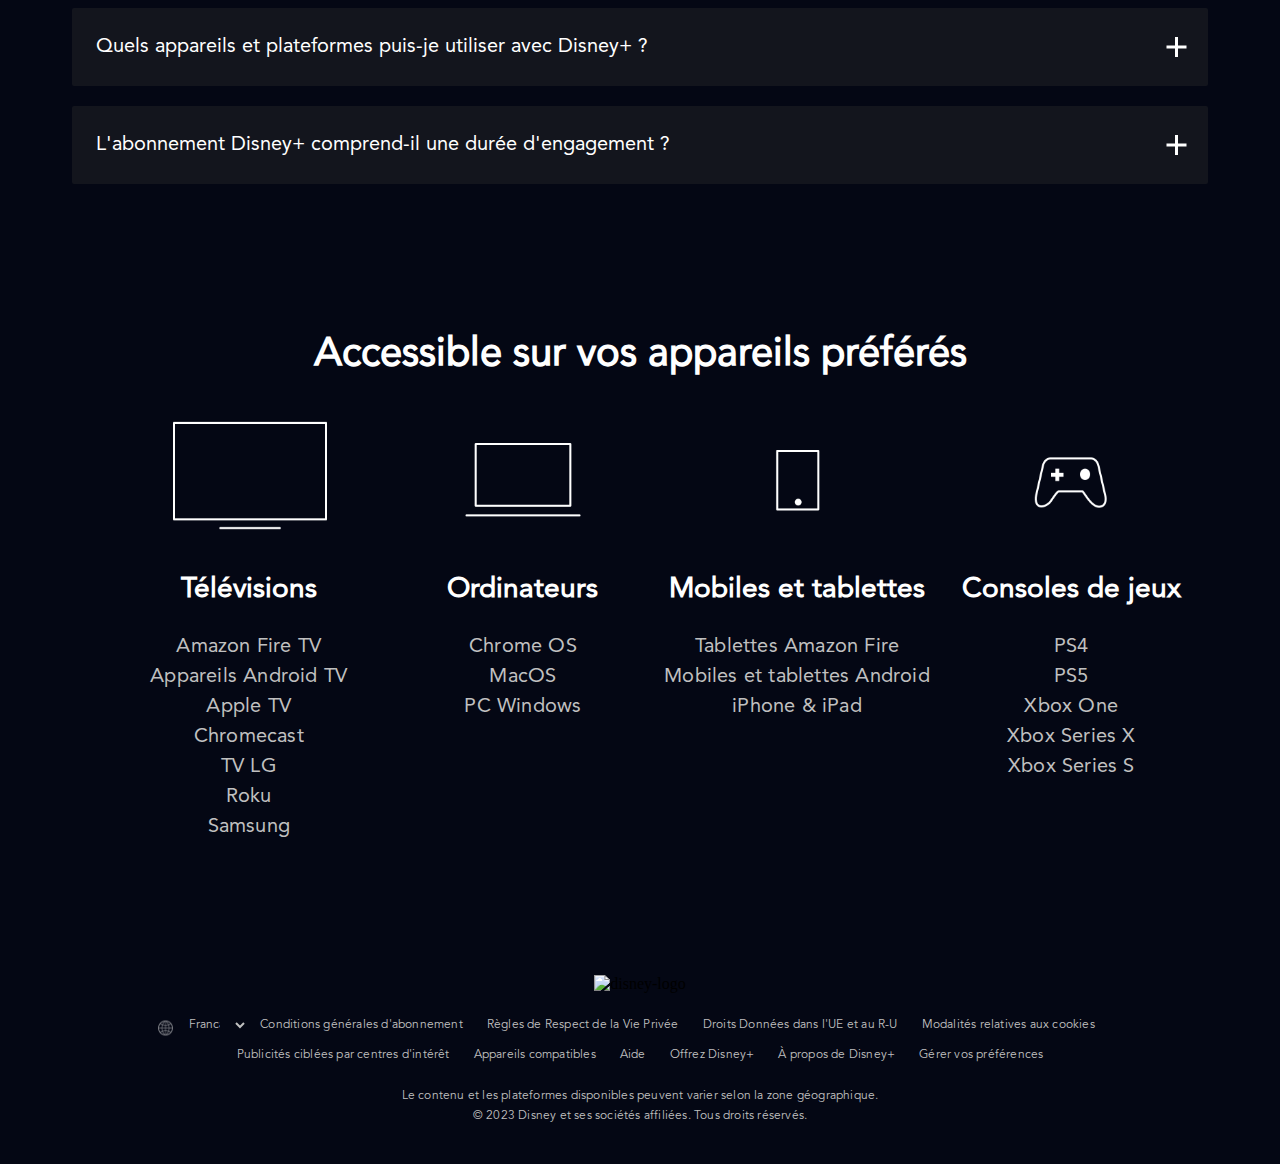
==== commit a63ef7ec: "latest 5/11" ====
--- a/disney-fr.html
+++ b/disney-fr.html
@@ -10,7 +10,7 @@
     <link rel="stylesheet" href="css/disney-tablet.css">
     <link rel="stylesheet" href="css/disney-pc.css">
     <title>Disney+fr</title>
-    <link rel="icon" href="img/icon.png" type="image/icon type">
+    <link rel="icon" href="img/icon2.png" type="image/icon type">
 </head>
 
 <body style="background-color: #040714;">
@@ -261,4 +261,4 @@
 </body>
 <script src="js/disney-en.js"></script>
 
-</html>+</html> --- a/css/disney-pc.css
+++ b/css/disney-pc.css
@@ -117,7 +117,7 @@
 
     }
 
-
+/* change les couleurs en hover */
     .login:hover {
         background-color: white;
         color: black;
@@ -131,7 +131,7 @@
         margin: 5px;
         height: auto;
     }
-
+/* va changer la taille quand en clic */
     .sign:active,
     .login:active {
         opacity: 60%;
@@ -285,6 +285,7 @@
         opacity: 1;
         background-color: transparent;
         border: 0px;
+        top: 56px;
     }
 
     .down-arrow:hover .arrow-R {
@@ -318,7 +319,7 @@
 
     .bloc2 {
         width: 100%;
-        height: 100vh;
+        /*! height: 100vh; */
         box-sizing: border-box;
         background-image: url(../img/bg_bloc2.jpg);
         background-repeat: no-repeat;
@@ -326,6 +327,11 @@
         background-size: contain;
         display: flex;
         padding: 5.6vw;
+        min-height: 50vw;
+        max-height: 100vw;
+        background-position: top right;
+        padding-top: 0px;
+        position: relative;
     }
 
     .bg_bloc2 {
@@ -335,10 +341,14 @@
     .div2 {
         font-family: 'Avenir LT Std 55 Roman', Avenir;
         color: white;
+        /*! width: 80%; */
+        max-width: 640px;
+        box-sizing: border-box;
+        /*! margin-top: 20px; */
+        /*! height: 101%; */
         width: 50%;
-        max-width: 640px;
-        box-sizing: border-box;
-        margin-top: 20px;
+        top: 10%;
+        position: absolute;
     }
 
     .div2 h1 {
@@ -356,7 +366,7 @@
         font-size: 20px;
         line-height: 30px;
         letter-spacing: .2px;
-        width: 76%;
+        /*! width: 65%; */
     }
 
     /* -==--==--==-Section 3-==--==--==--==--==--==-Section 3-==--==--==--==--==--==-Section 3-==--==--==- */
